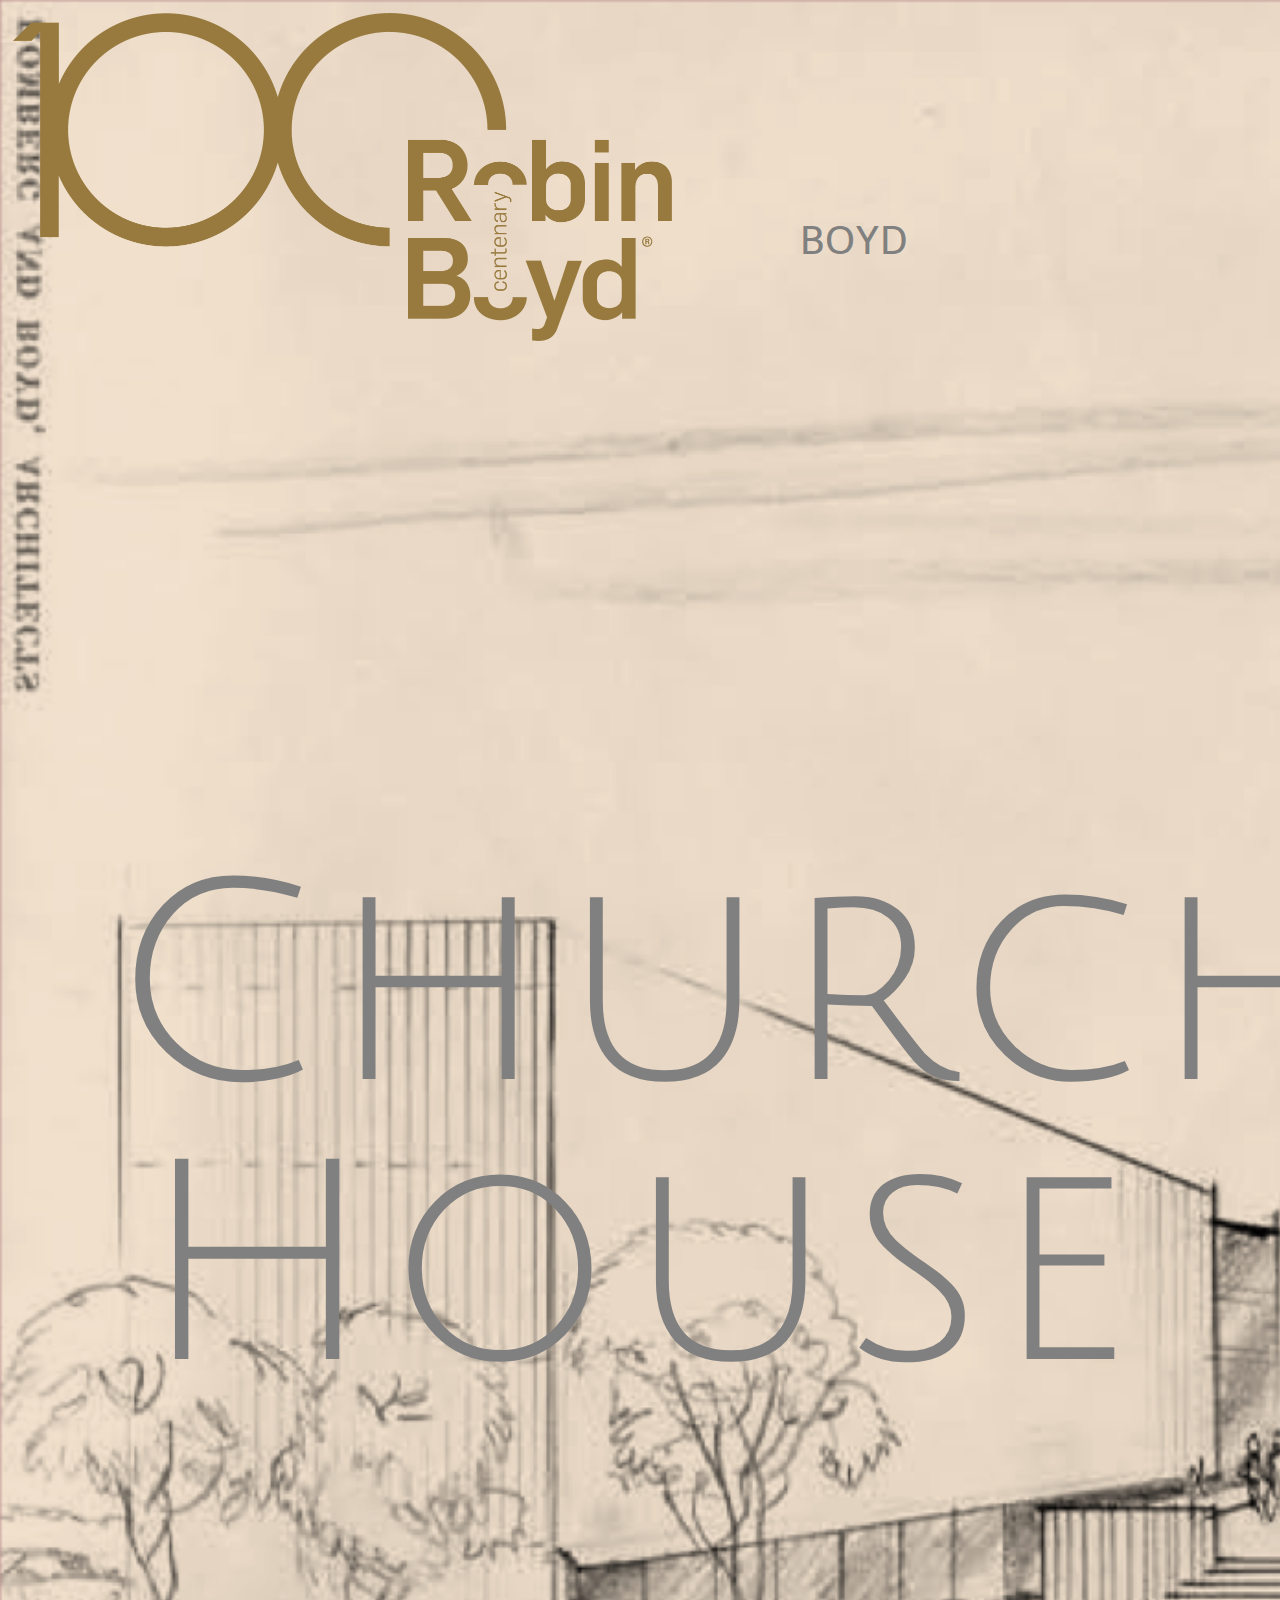
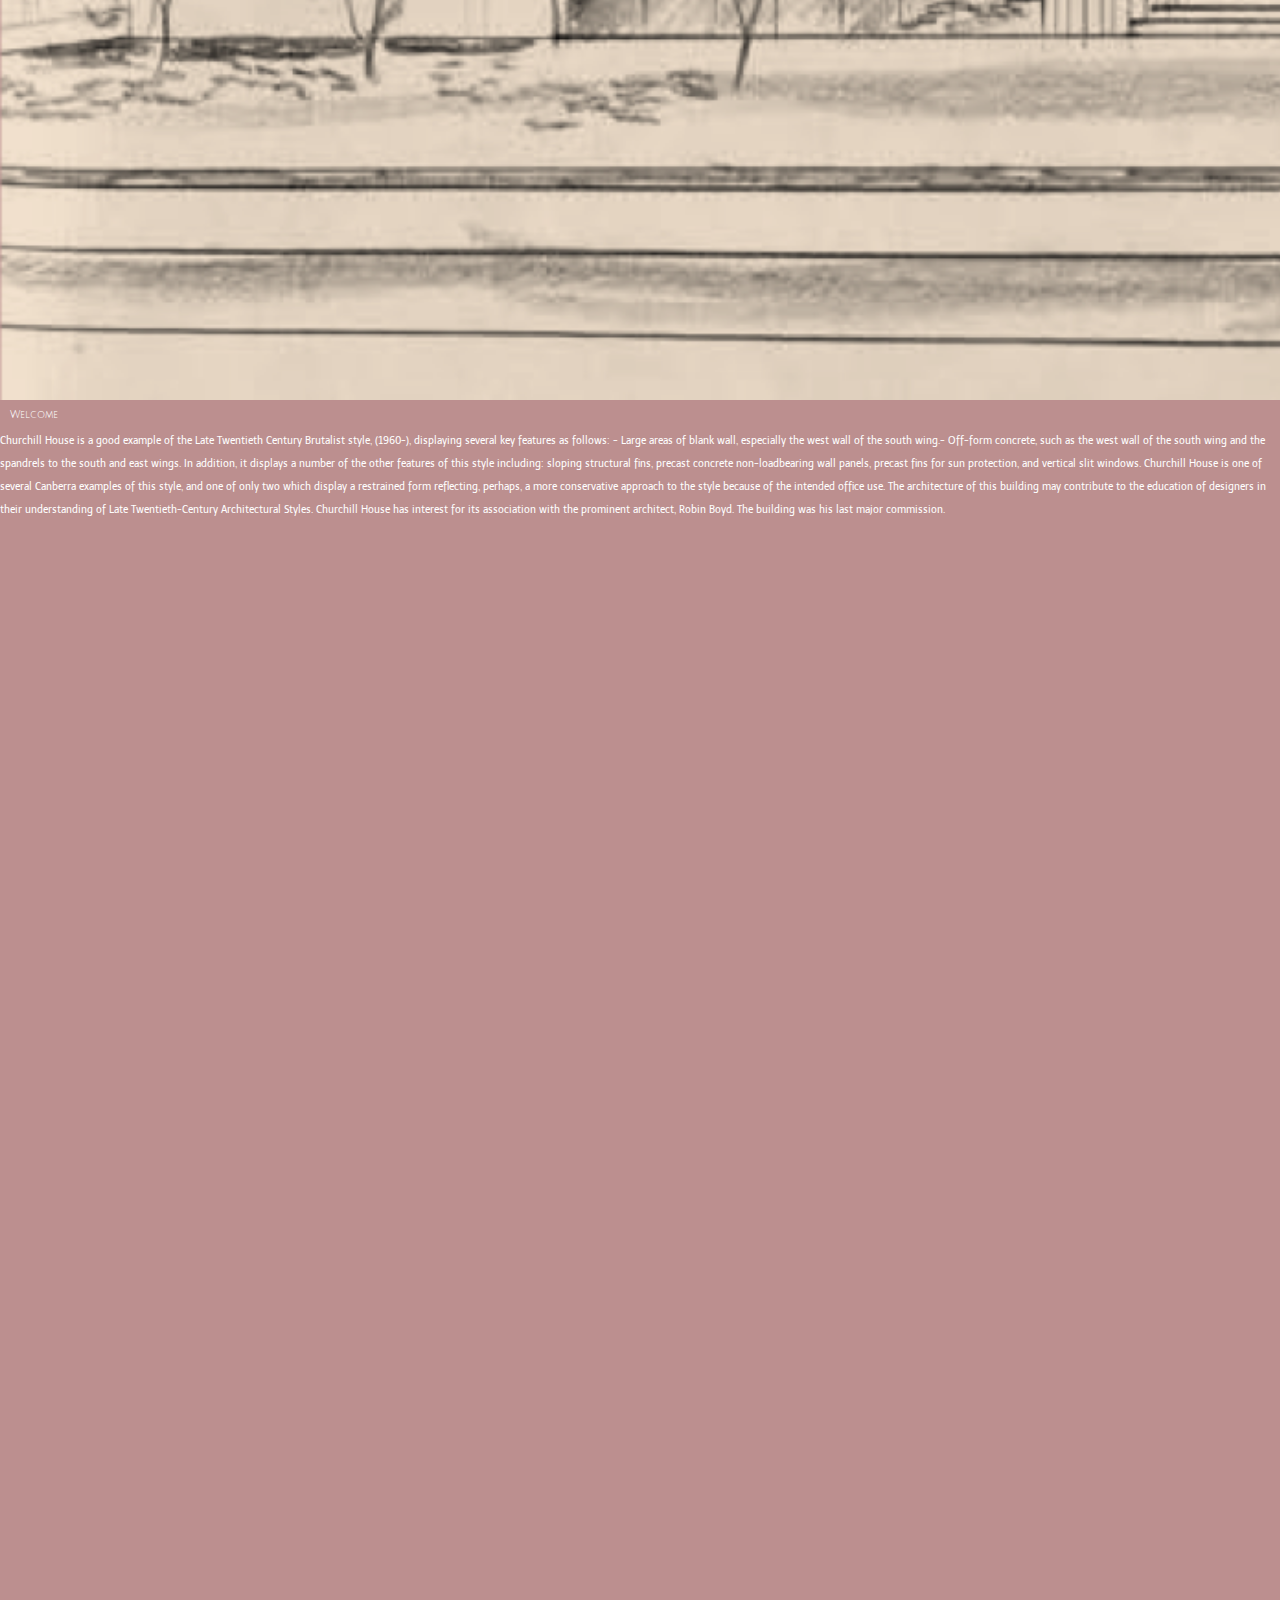
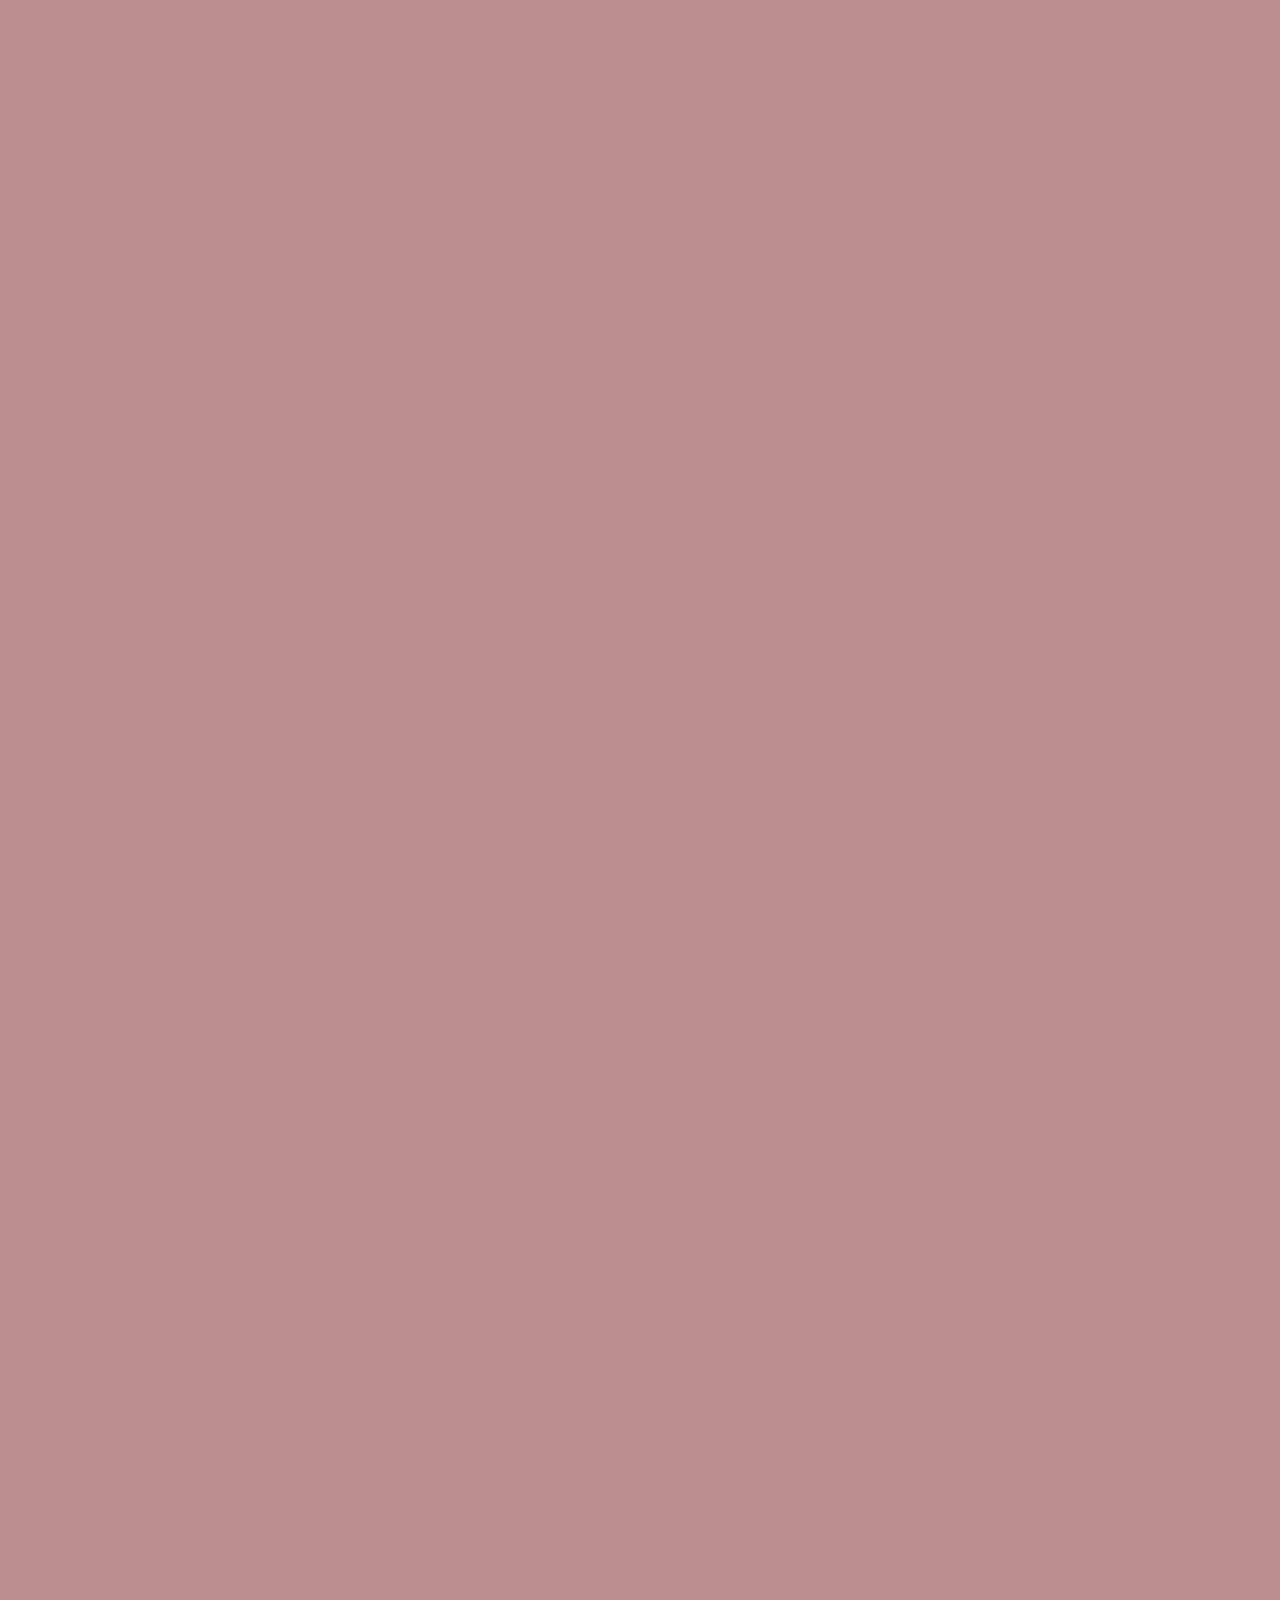
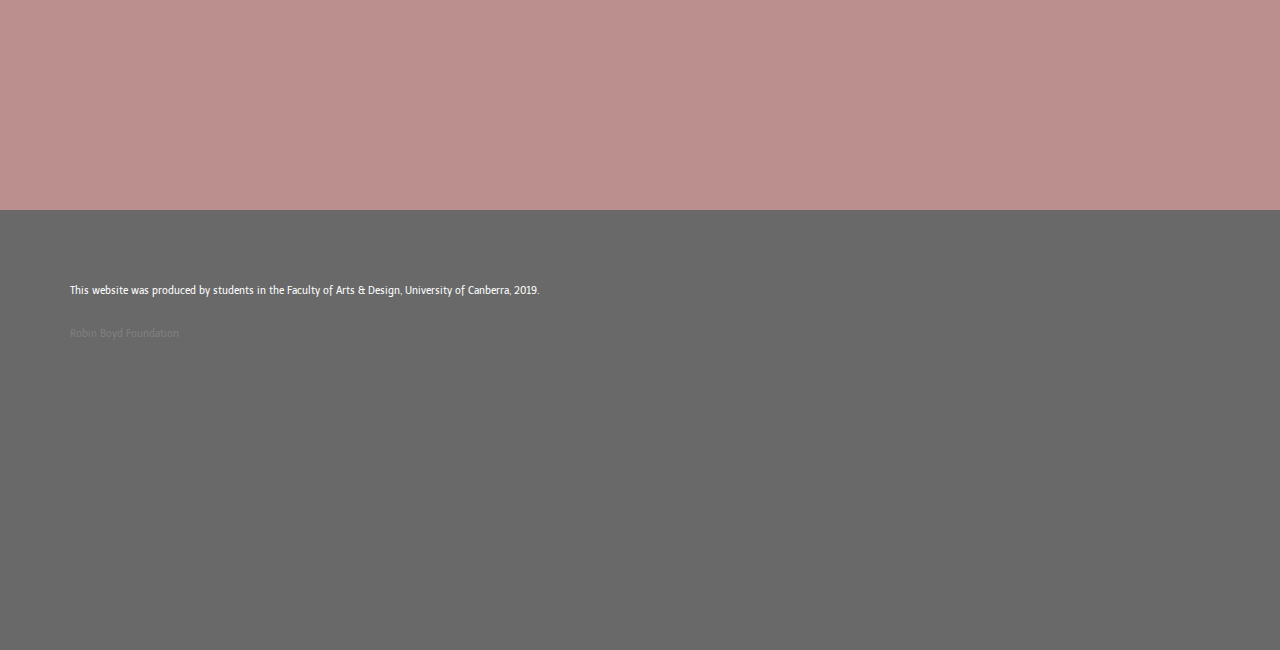
==== index.html @ 6bc68f16 "update" ====
<!DOCTYPE html>
<html lang="en">

<head>
    <title>Churchill House Website</title>
    <meta charset="utf-8">
    <link href="assets/css/reset.css" rel="stylesheet">
    <link href="assets/css/styles.css" rel="stylesheet">
</head>

<body>

    <header>

        <h1><a href="index.html"><img src="assets/images/boyd-logo.png" width=665px height=334px alt="Robin Boyd 100 Centenary Logo"></a></h1>

        <nav>
            <ul>
                <li><a href="about.html">About</a></li>
                <li><a href="history.html">History</a></li>
                <li><a href="robin-boyd.html">Robin Boyd</a></li>
            </ul>

            <h2><a href="about.html">Churchill House</a></h2>

        </nav>

    </header>

    <div class="hero">
        <div class="wrapper">


            <div class="main">
                <main>

                    <a href="assets/images/churchill-house-4-edited.png" width=1366px height=760px src="Churchill House Sketch"></a>

                    <h3>Welcome</h3>

                    <p>Churchill House is a good example of the Late Twentieth Century Brutalist style, (1960-), displaying several key features as follows: - Large areas of blank wall, especially the west wall of the south wing.- Off-form concrete, such as the west wall of the south wing and the spandrels to the south and east wings. In addition, it displays a number of the other features of this style including: sloping structural fins, precast concrete non-loadbearing wall panels, precast fins for sun protection, and vertical slit windows. Churchill House is one of several Canberra examples of this style, and one of only two which display a restrained form reflecting, perhaps, a more conservative approach to the style because of the intended office use. The architecture of this building may contribute to the education of designers in their understanding of Late Twentieth-Century Architectural Styles. Churchill House has interest for its association with the prominent architect, Robin Boyd. The building was his last major commission.
                    </p>

                    <nav>
                        <ul>
                            <li><a href="history.html"><img src="assets/images/History%20Event.jpg" alt="Churchill House Event"> </a></li>

                            <li><a href="robin-boyd.html"><img src="assets/images/robin%20smoking.jpg" alt="Robin Boyd Portrait"></a></li>


                        </ul>


                    </nav>




                    <p>

                    </p>

                </main>
            </div>
            <footer>
                <!--                                <div class="wrapper">-->

                <p>This website was produced by students in the Faculty of Arts &amp; Design, University of Canberra, 2019.</p>

                <p><a href="https://robinboyd.org.au">Robin Boyd Foundation</a></p>
                <!--        </div>-->
            </footer>
        </div>
    </div>
</body>

</html>
---- assets/css/styles.css ----
@import url('https://fonts.googleapis.com/css?family=Julius+Sans+One|Telex&display=swap');

body {
    background-color: rosybrown;
    color: #ffffff;
    /*make sure you set family and size on body*/
    font-family: 'Telex', sans-serif;
    font-size: 10px;
}

.wrapper {
    /*    width: 3000px;*/

}


/* Typography*/

h1,
h2,
h3,
h4,
h5,
h6 {
    font-family: 'Julius Sans One', sans-serif;
    margin: 10px;
}

h1 {
    position: fixed;
    margin-top: none;
}

h2 {
    text-align: center;
    /*    position: fixed;*/
    font-size: 280px;
    letter-spacing: 10px;
    /*    background-image: url(../images/churchill-house-4-edited.png);*/
    background-size: cover;
    padding-top: 580px;
    padding-bottom: 800px;
    padding-left: 100px;
    padding-right: 100px;


}


}

h3 {
    font-size: 25px;
    font-weight: bold;
    border-bottom: 1px solid white;
    padding-bottom: 10px;
    padding top: 10px;
    letter-spacing: 1px;
    color: #000000;

}


p {
    font-size: 10px;
    line-height: 23px;
    margin-bottom: 20px
}

/* anchor styles */
/* these are for links you havent created yet */
a {
    color: grey;
    text-decoration: none;


}

a:hover {

    color: white;

}

a:visited {

    /* this is to hover and make words grey */
}

a:active {
    color:
}

main containers .wrapper {
    width: 3000px;
    Top: 1000px;
}


header {

    background-image: url(../images/churchill-house-4-edited.png);
    background-size: cover;
    height: 2000px;

}

nav {}

nav ul {
    list-style: none;
    padding-top: 100px;
    margin-left: 800px;
}

nav ul li {
    display: inline;
    margin-left: 600px;


}

nav ul li a {
    color: grey;
    text-decoration: none;
    padding: 10px 15px;
    text-transform: uppercase;
    letter-spacing: 1px;
    text-align: center;
    font-size: 40px;




}

nav ul li a:hover {
    text-decoration: none;
    color: white;
}

.hero {
    min-height: 3000px;
    background-size: cover;

}

main {
    min-height: 3000px;

}

footer {

    background-color: dimgrey;
    padding: 70px;
    background-size: cover;
    min-height: 300px;
    height: 200px;
    width: 3220px;


}

/*.lefting {*/
/*    width: 65%;*/
/*    float: right;*/
/*
    border: 1px solid grey;
    padding 30px;
    background-color: white;
    margin: 0px 0;
}
*/
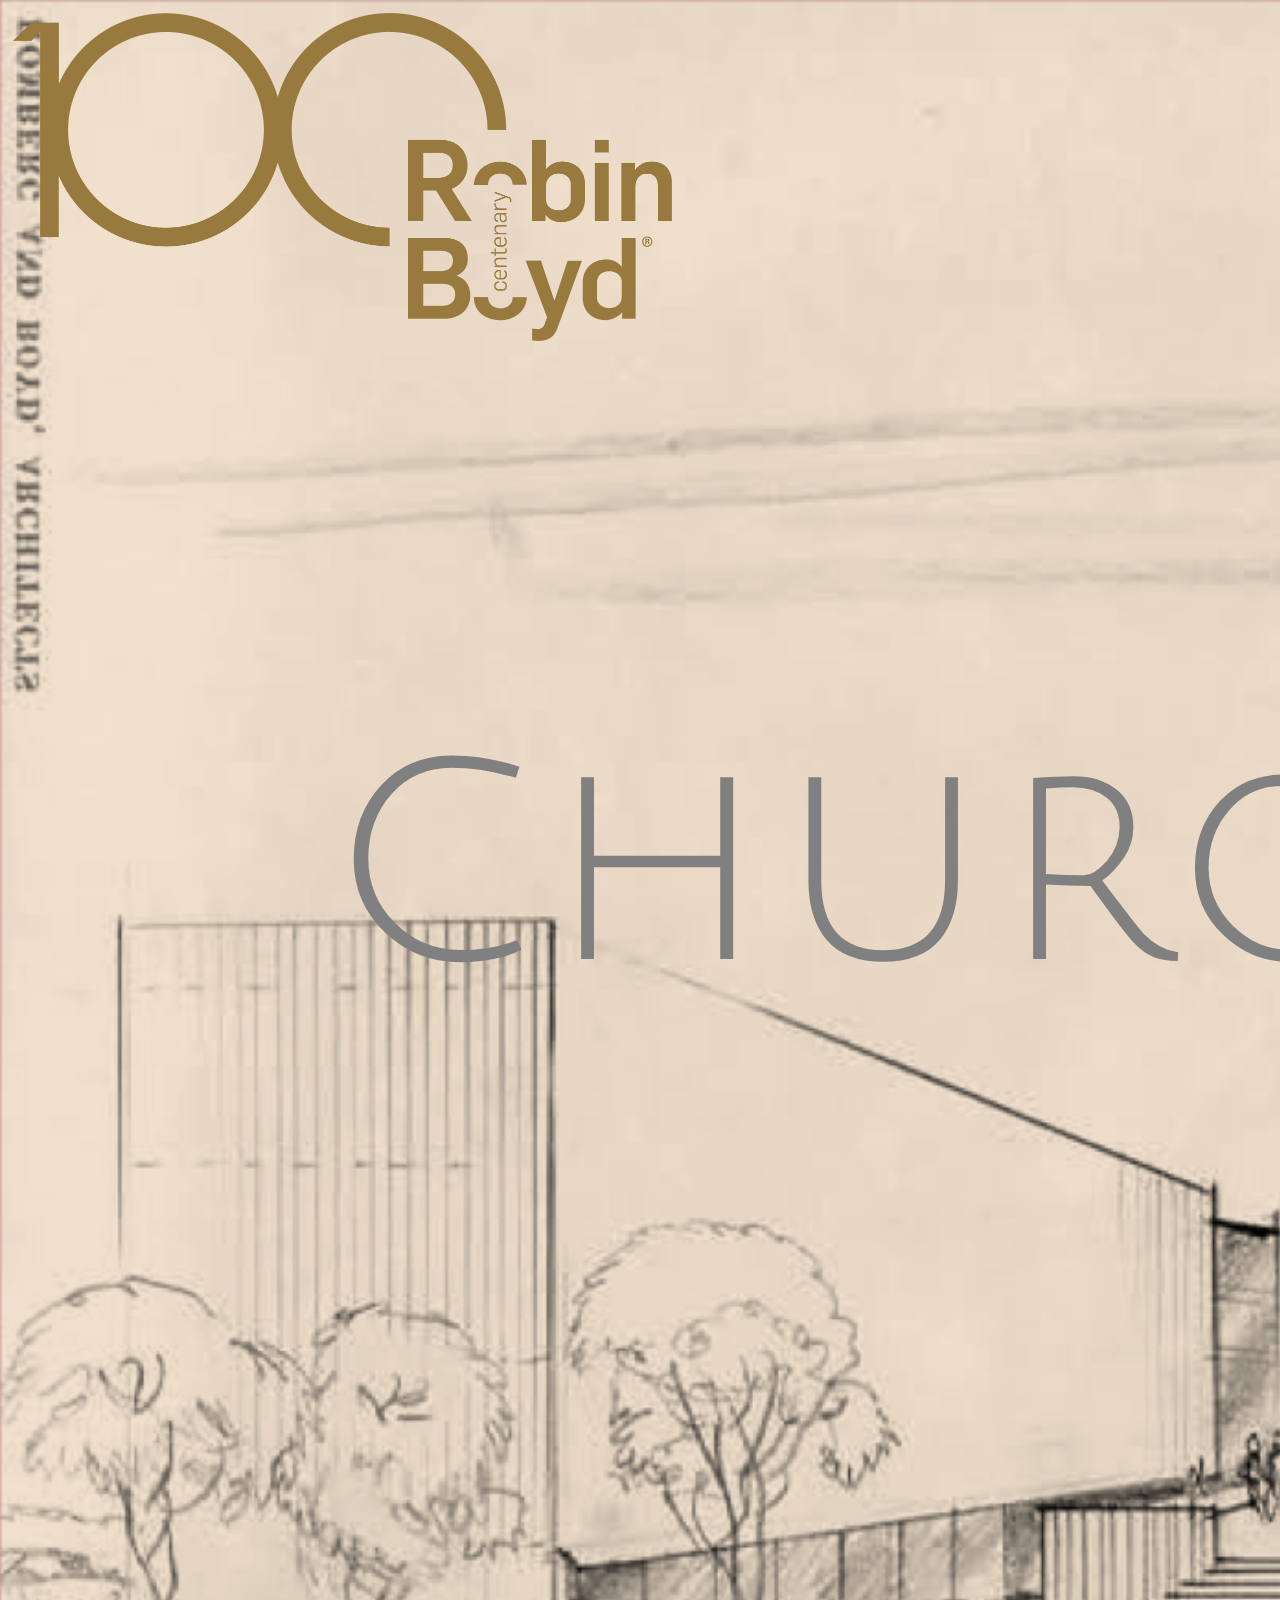
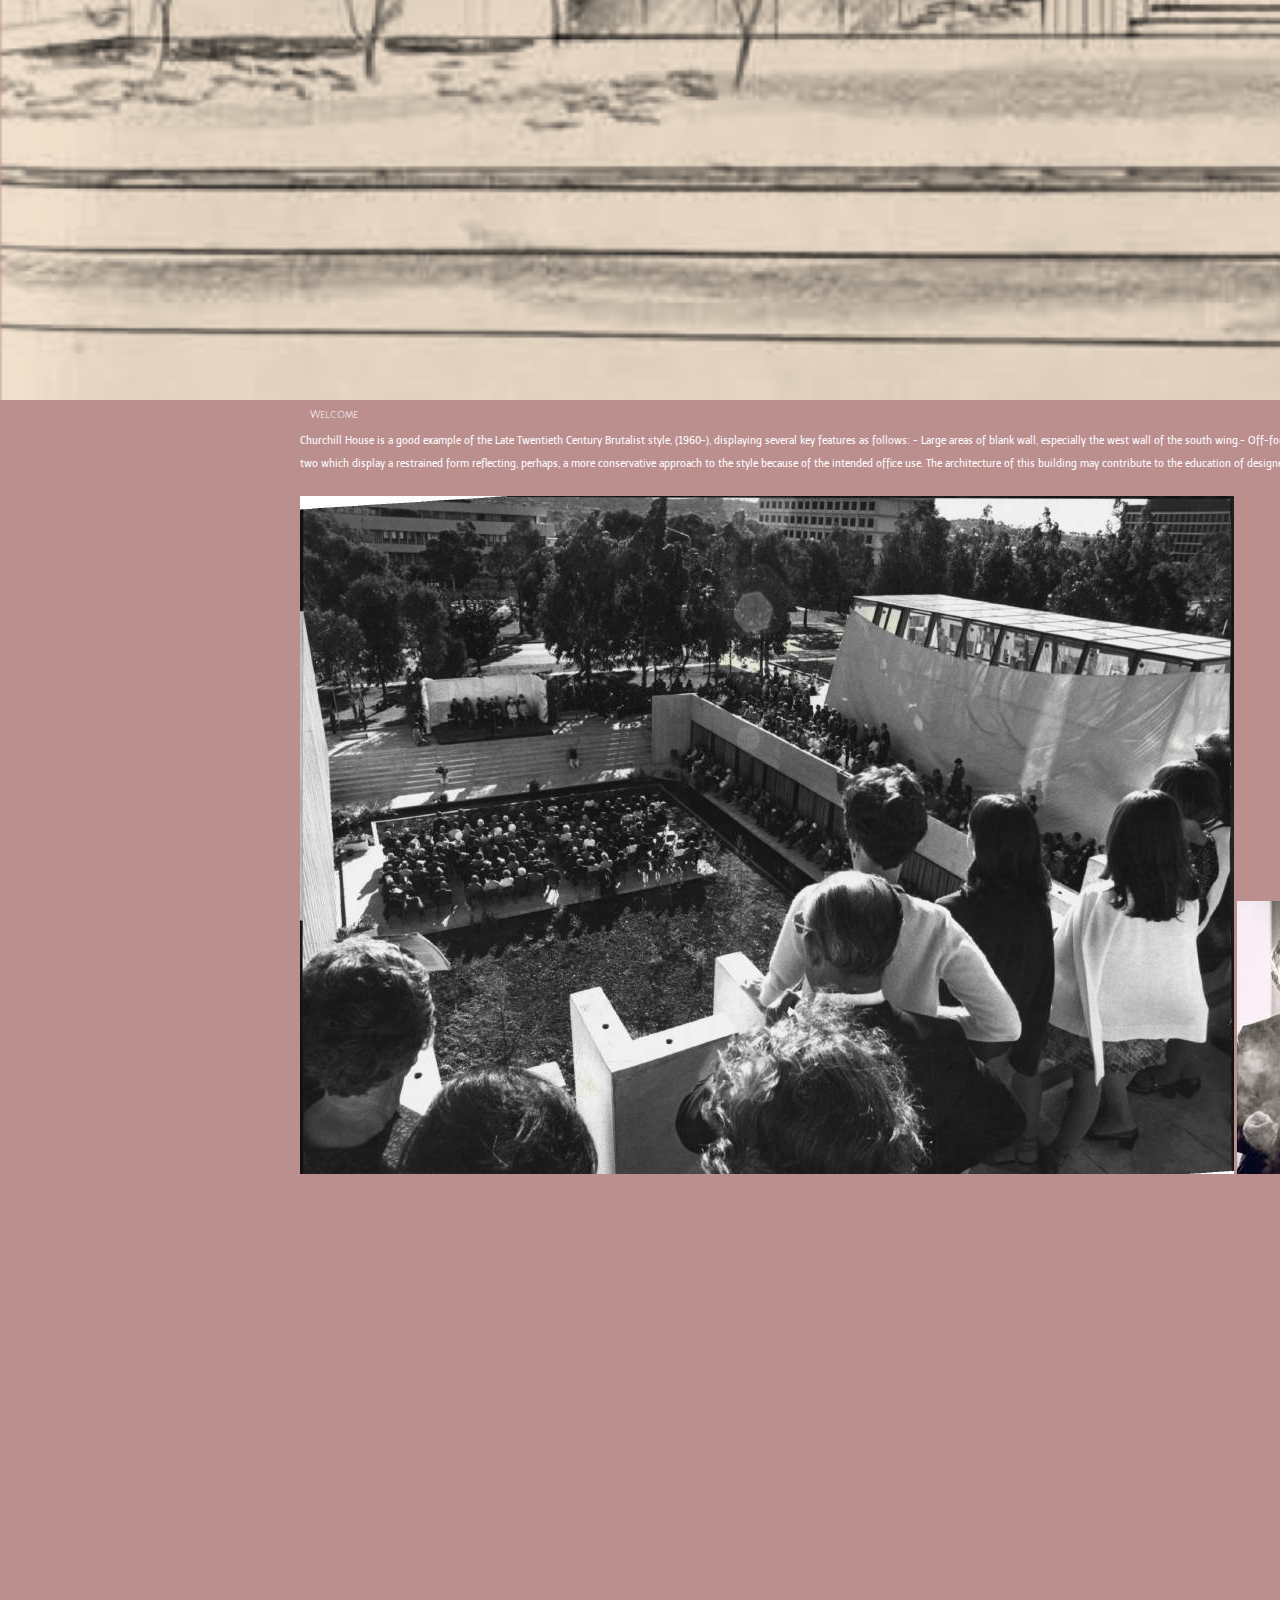
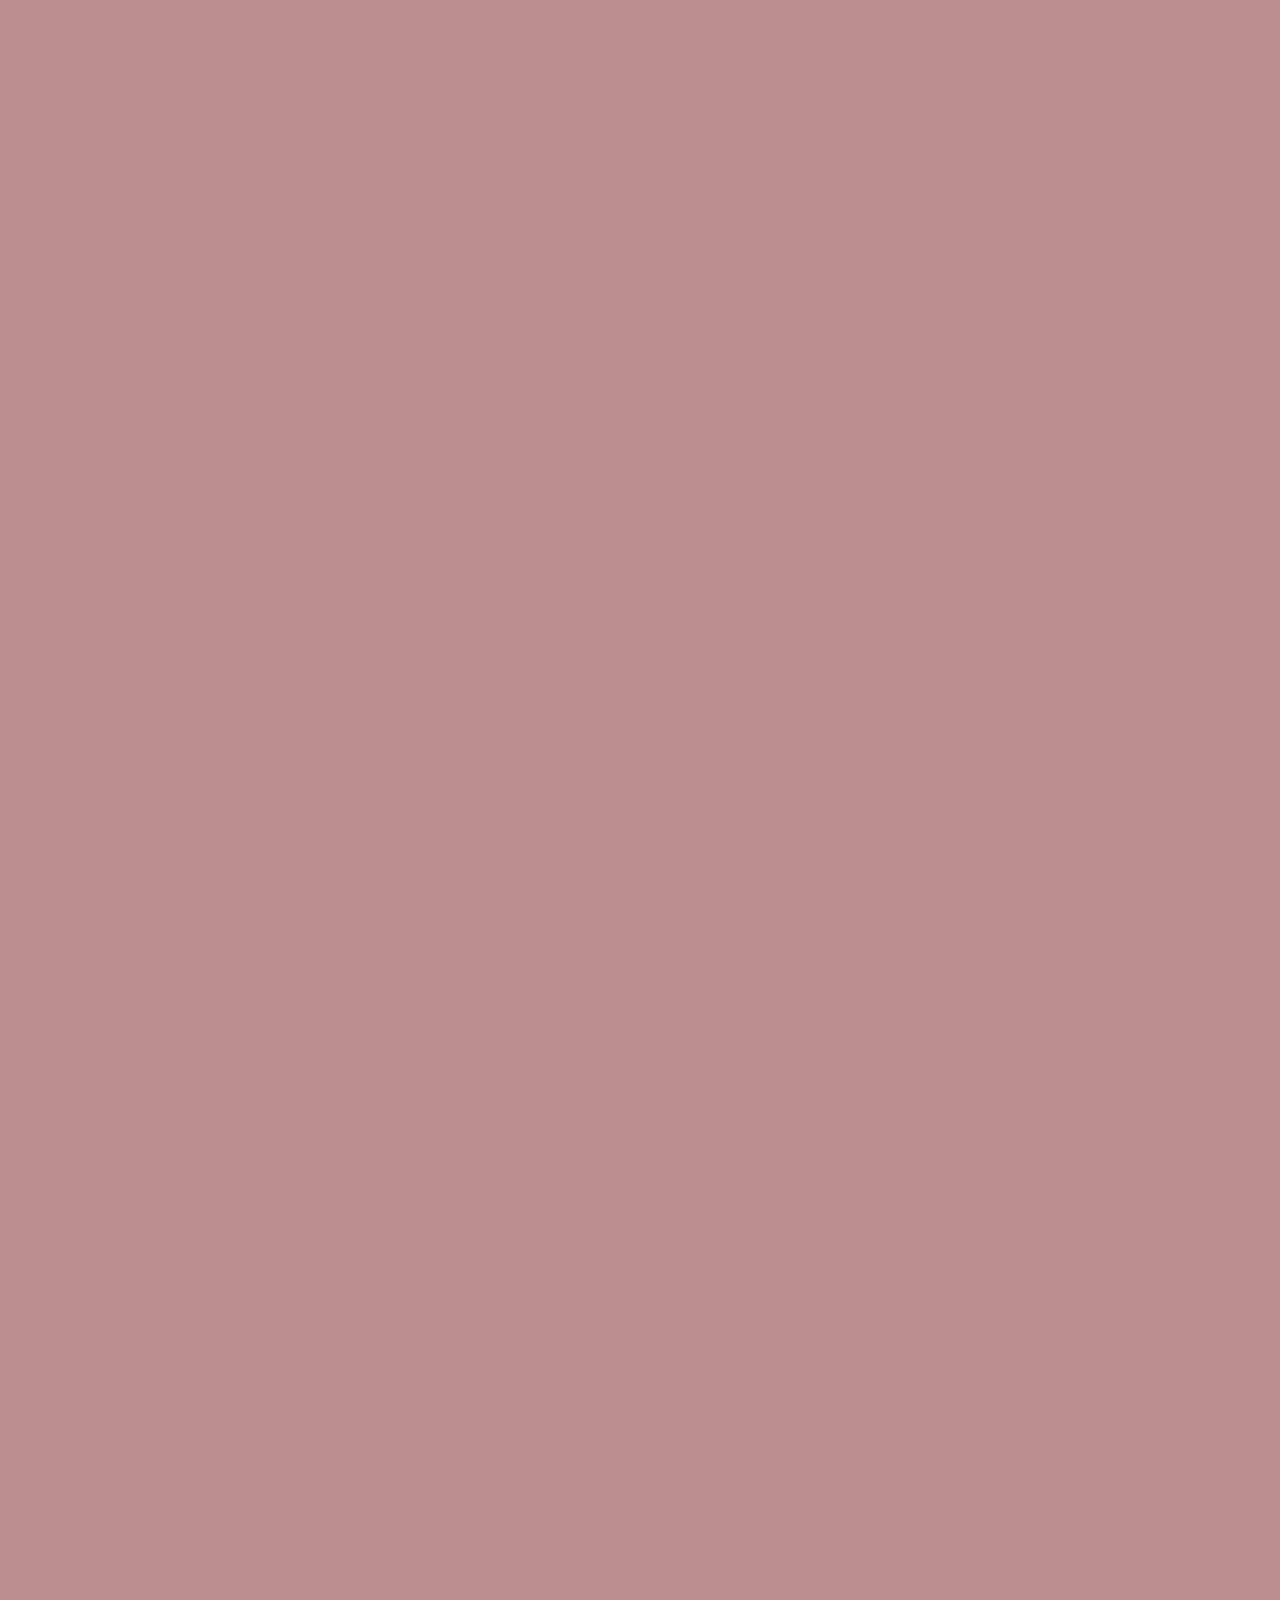
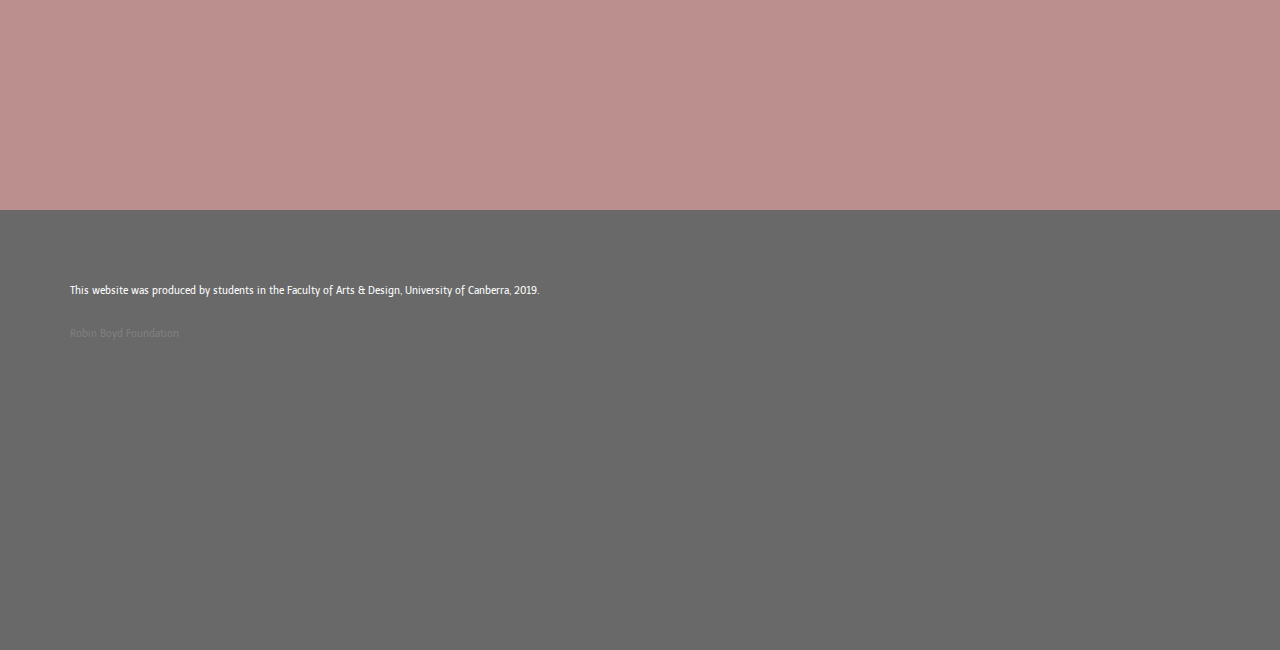
==== commit 9cb04b7e: "update" ====
--- a/index.html
+++ b/index.html
@@ -28,49 +28,44 @@
     </header>
 
     <div class="hero">
-        <div class="wrapper">
+        <!--        <div class="wrapper">-->
 
 
-            <div class="main">
-                <main>
+        <div class="main">
+            <main>
 
-                    <a href="assets/images/churchill-house-4-edited.png" width=1366px height=760px src="Churchill House Sketch"></a>
+                <a href="assets/images/churchill-house-4-edited.png" width=1366px height=760px src="Churchill House Sketch"></a>
 
-                    <h3>Welcome</h3>
+                <h3>Welcome</h3>
 
-                    <p>Churchill House is a good example of the Late Twentieth Century Brutalist style, (1960-), displaying several key features as follows: - Large areas of blank wall, especially the west wall of the south wing.- Off-form concrete, such as the west wall of the south wing and the spandrels to the south and east wings. In addition, it displays a number of the other features of this style including: sloping structural fins, precast concrete non-loadbearing wall panels, precast fins for sun protection, and vertical slit windows. Churchill House is one of several Canberra examples of this style, and one of only two which display a restrained form reflecting, perhaps, a more conservative approach to the style because of the intended office use. The architecture of this building may contribute to the education of designers in their understanding of Late Twentieth-Century Architectural Styles. Churchill House has interest for its association with the prominent architect, Robin Boyd. The building was his last major commission.
-                    </p>
+                <p>Churchill House is a good example of the Late Twentieth Century Brutalist style, (1960-), displaying several key features as follows: - Large areas of blank wall, especially the west wall of the south wing.- Off-form concrete, such as the west wall of the south wing and the spandrels to the south and east wings. In addition, it displays a number of the other features of this style including: sloping structural fins, precast concrete non-loadbearing wall panels, precast fins for sun protection, and vertical slit windows. Churchill House is one of several Canberra examples of this style, and one of only two which display a restrained form reflecting, perhaps, a more conservative approach to the style because of the intended office use. The architecture of this building may contribute to the education of designers in their understanding of Late Twentieth-Century Architectural Styles. Churchill House has interest for its association with the prominent architect, Robin Boyd. The building was his last major commission.
+                </p>
 
-                    <nav>
-                        <ul>
-                            <li><a href="history.html"><img src="assets/images/History%20Event.jpg" alt="Churchill House Event"> </a></li>
+                <nav>
+                    <a href="history.html"><img src="assets/images/History%20Event.jpg" alt="Churchill House Event"> </a>
 
-                            <li><a href="robin-boyd.html"><img src="assets/images/robin%20smoking.jpg" alt="Robin Boyd Portrait"></a></li>
+                    <a href="robin-boyd.html"><img src="assets/images/robin%20smoking.jpg" alt="Robin Boyd Portrait"></a>
 
-
-                        </ul>
-
-
-                    </nav>
+                </nav>
 
 
 
 
-                    <p>
+                <p>
 
-                    </p>
+                </p>
 
-                </main>
-            </div>
-            <footer>
-                <!--                                <div class="wrapper">-->
+            </main>
+        </div>
+        <footer>
 
-                <p>This website was produced by students in the Faculty of Arts &amp; Design, University of Canberra, 2019.</p>
 
-                <p><a href="https://robinboyd.org.au">Robin Boyd Foundation</a></p>
-                <!--        </div>-->
-            </footer>
-        </div>
+            <p>This website was produced by students in the Faculty of Arts &amp; Design, University of Canberra, 2019.</p>
+
+            <p><a href="https://robinboyd.org.au">Robin Boyd Foundation</a></p>
+
+        </footer>
+        <!--        </div>-->
     </div>
 </body>
 
--- a/assets/css/styles.css
+++ b/assets/css/styles.css
@@ -9,7 +9,7 @@
 }
 
 .wrapper {
-    /*    width: 3000px;*/
+    width: 3000px;
 
 }
 
@@ -42,6 +42,7 @@
     padding-bottom: 800px;
     padding-left: 100px;
     padding-right: 100px;
+    width: 3200px;
 
 
 }
@@ -91,8 +92,10 @@
     color:
 }
 
+
 main containers .wrapper {
-    width: 3000px;
+    margin-left: 300px;
+    margin-right: 300px;
     Top: 1000px;
 }
 
@@ -105,12 +108,16 @@
 
 }
 
-nav {}
+nav {
+    /*    width: 3000px;*/
+
+}
 
 nav ul {
     list-style: none;
     padding-top: 100px;
     margin-left: 800px;
+    width: 2500px;
 }
 
 nav ul li {
@@ -129,15 +136,13 @@
     text-align: center;
     font-size: 40px;
 
-
-
-
 }
 
 nav ul li a:hover {
     text-decoration: none;
     color: white;
 }
+
 
 .hero {
     min-height: 3000px;
@@ -147,6 +152,9 @@
 
 main {
     min-height: 3000px;
+    width: 2800px;
+    margin-left: 300px;
+    margin-right: 300px;
 
 }
 
@@ -162,13 +170,13 @@
 
 }
 
-/*.lefting {*/
-/*    width: 65%;*/
-/*    float: right;*/
 /*
+.lefting {
+    width: 65%;
+    float: right;
     border: 1px solid grey;
     padding 30px;
     background-color: white;
     margin: 0px 0;
+*/
 }
-*/
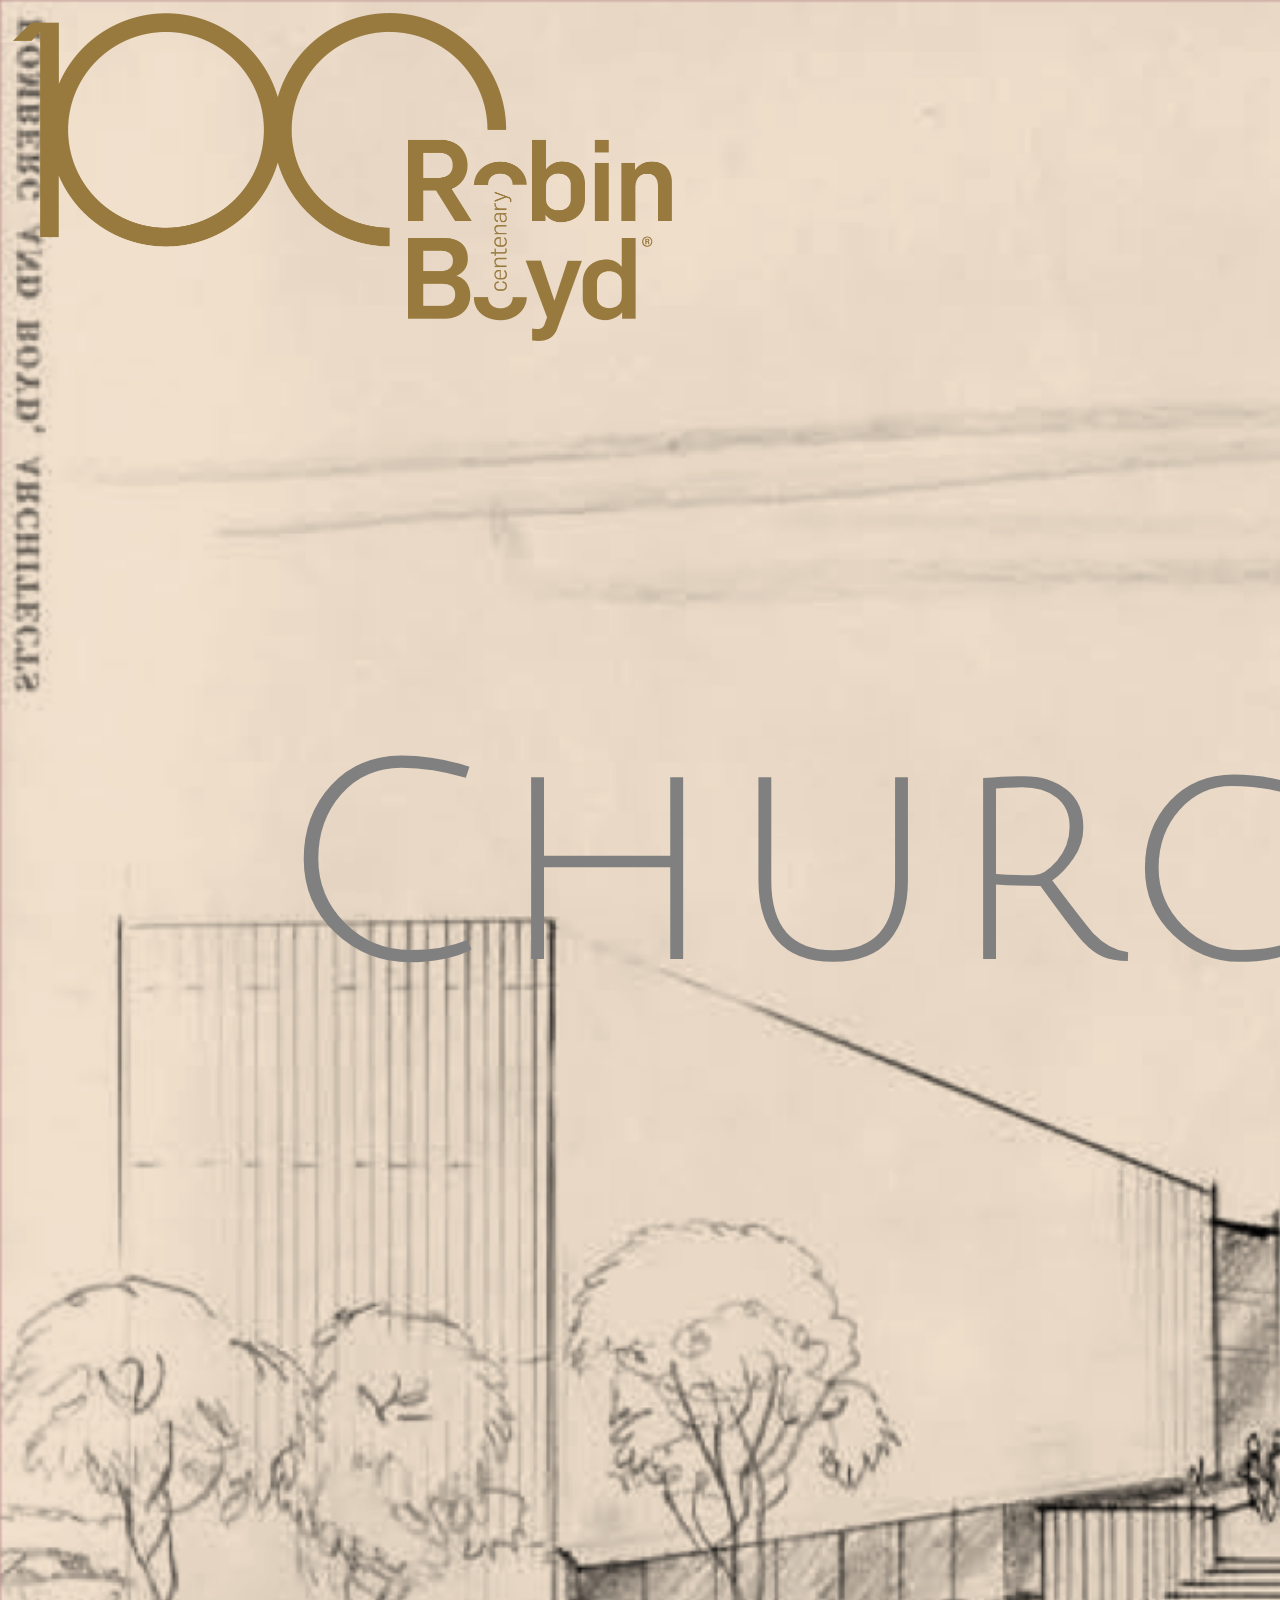
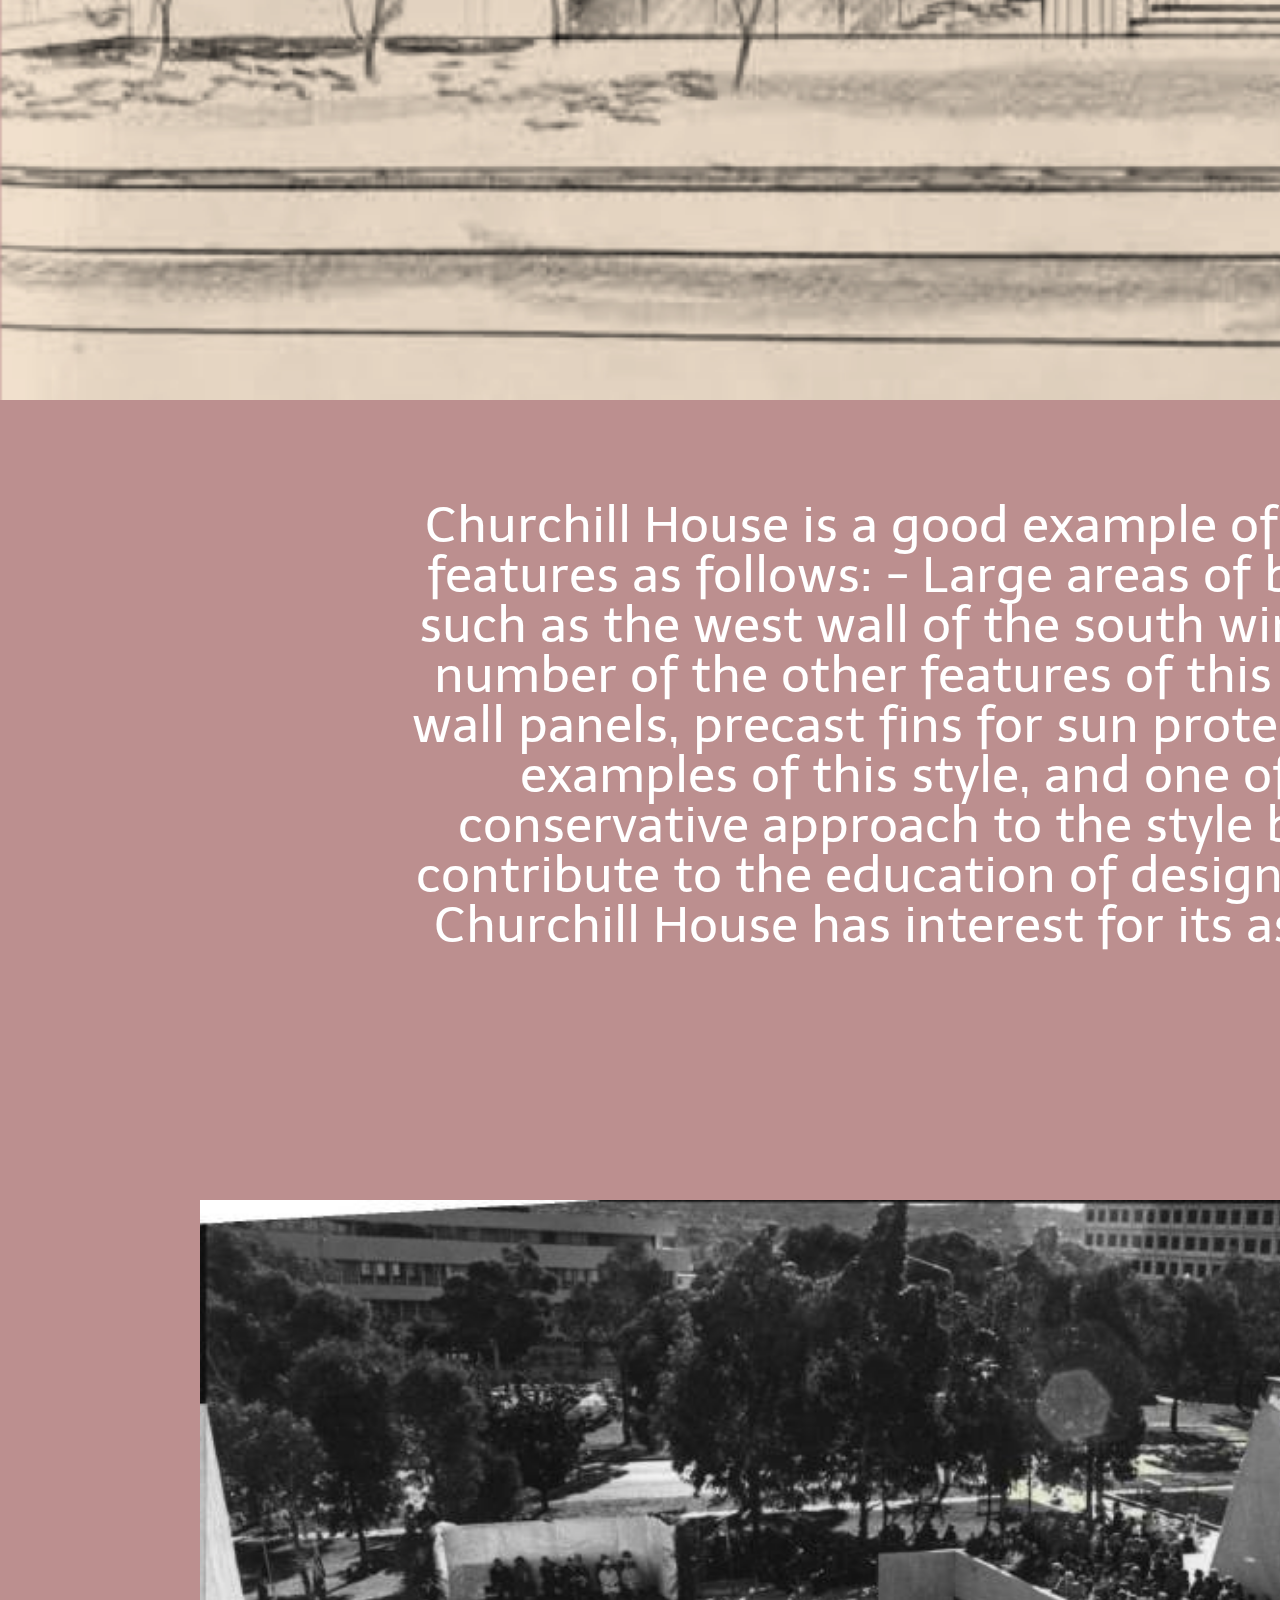
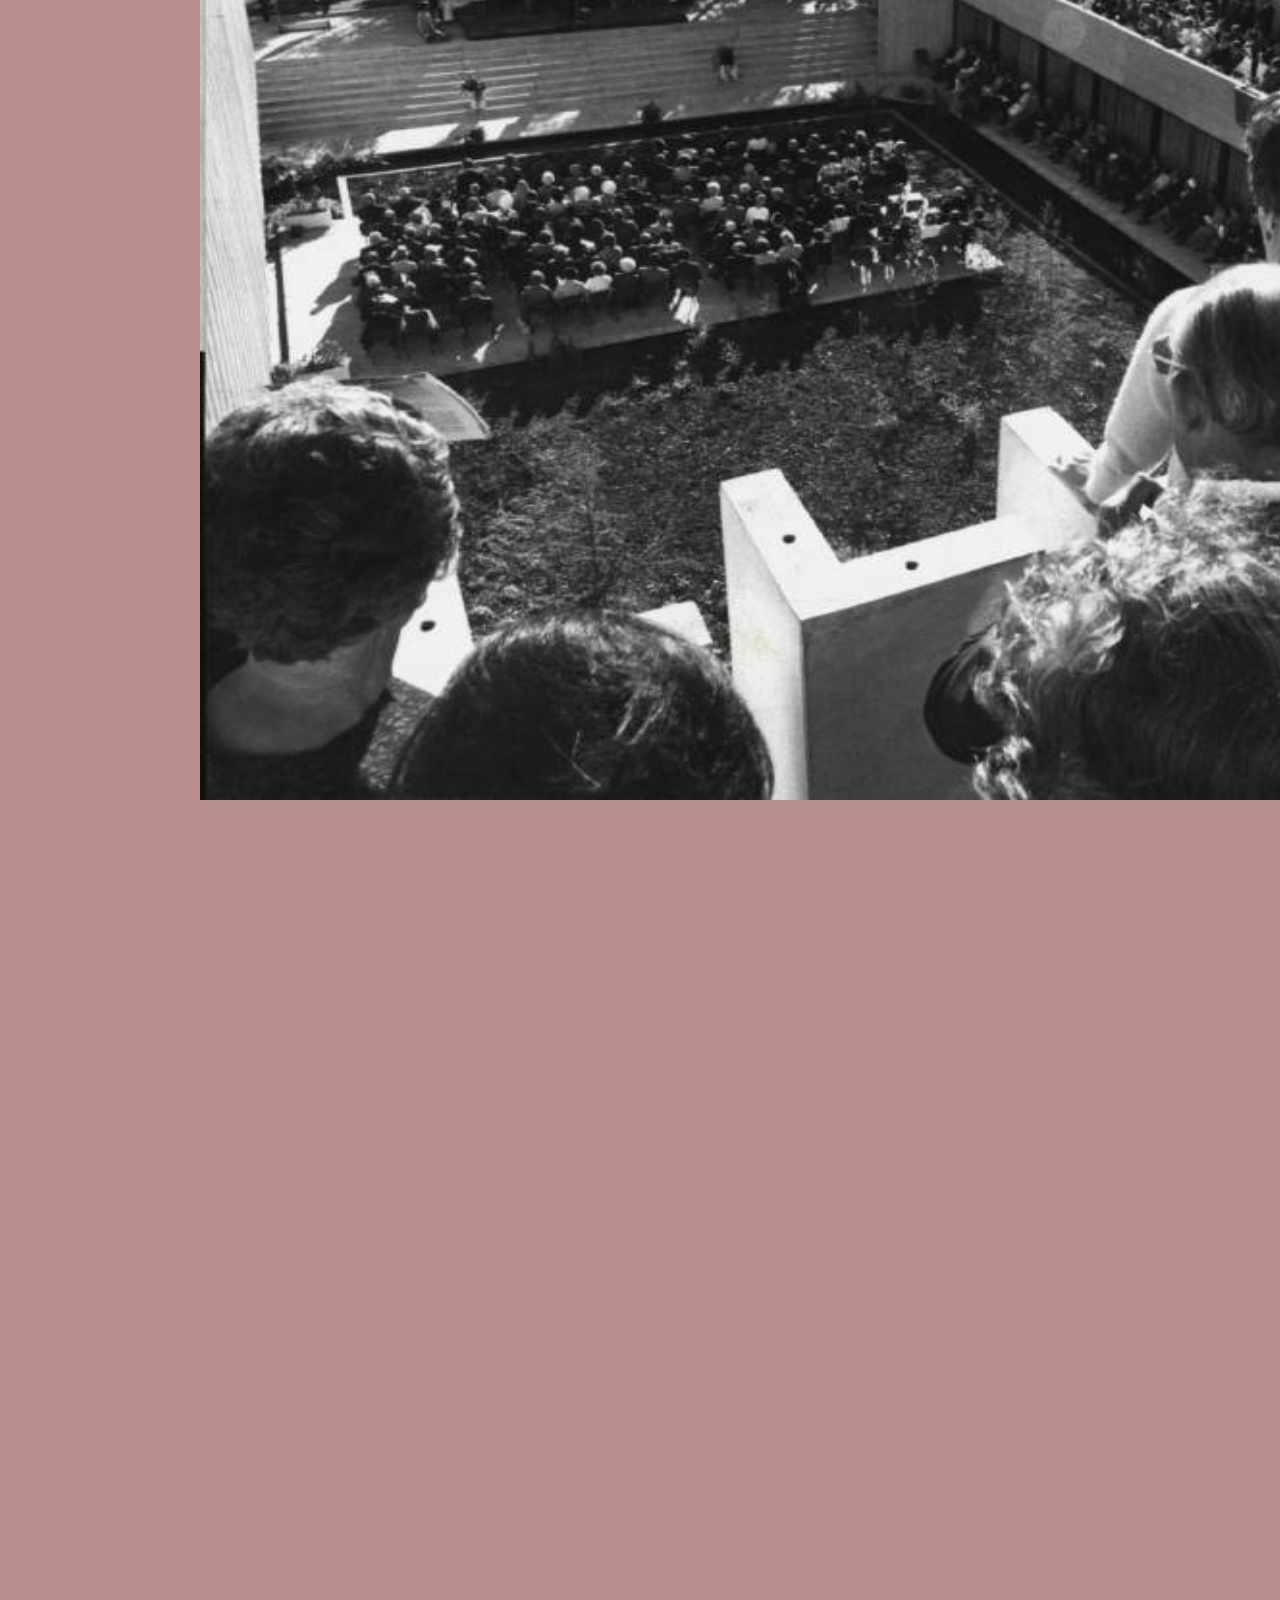
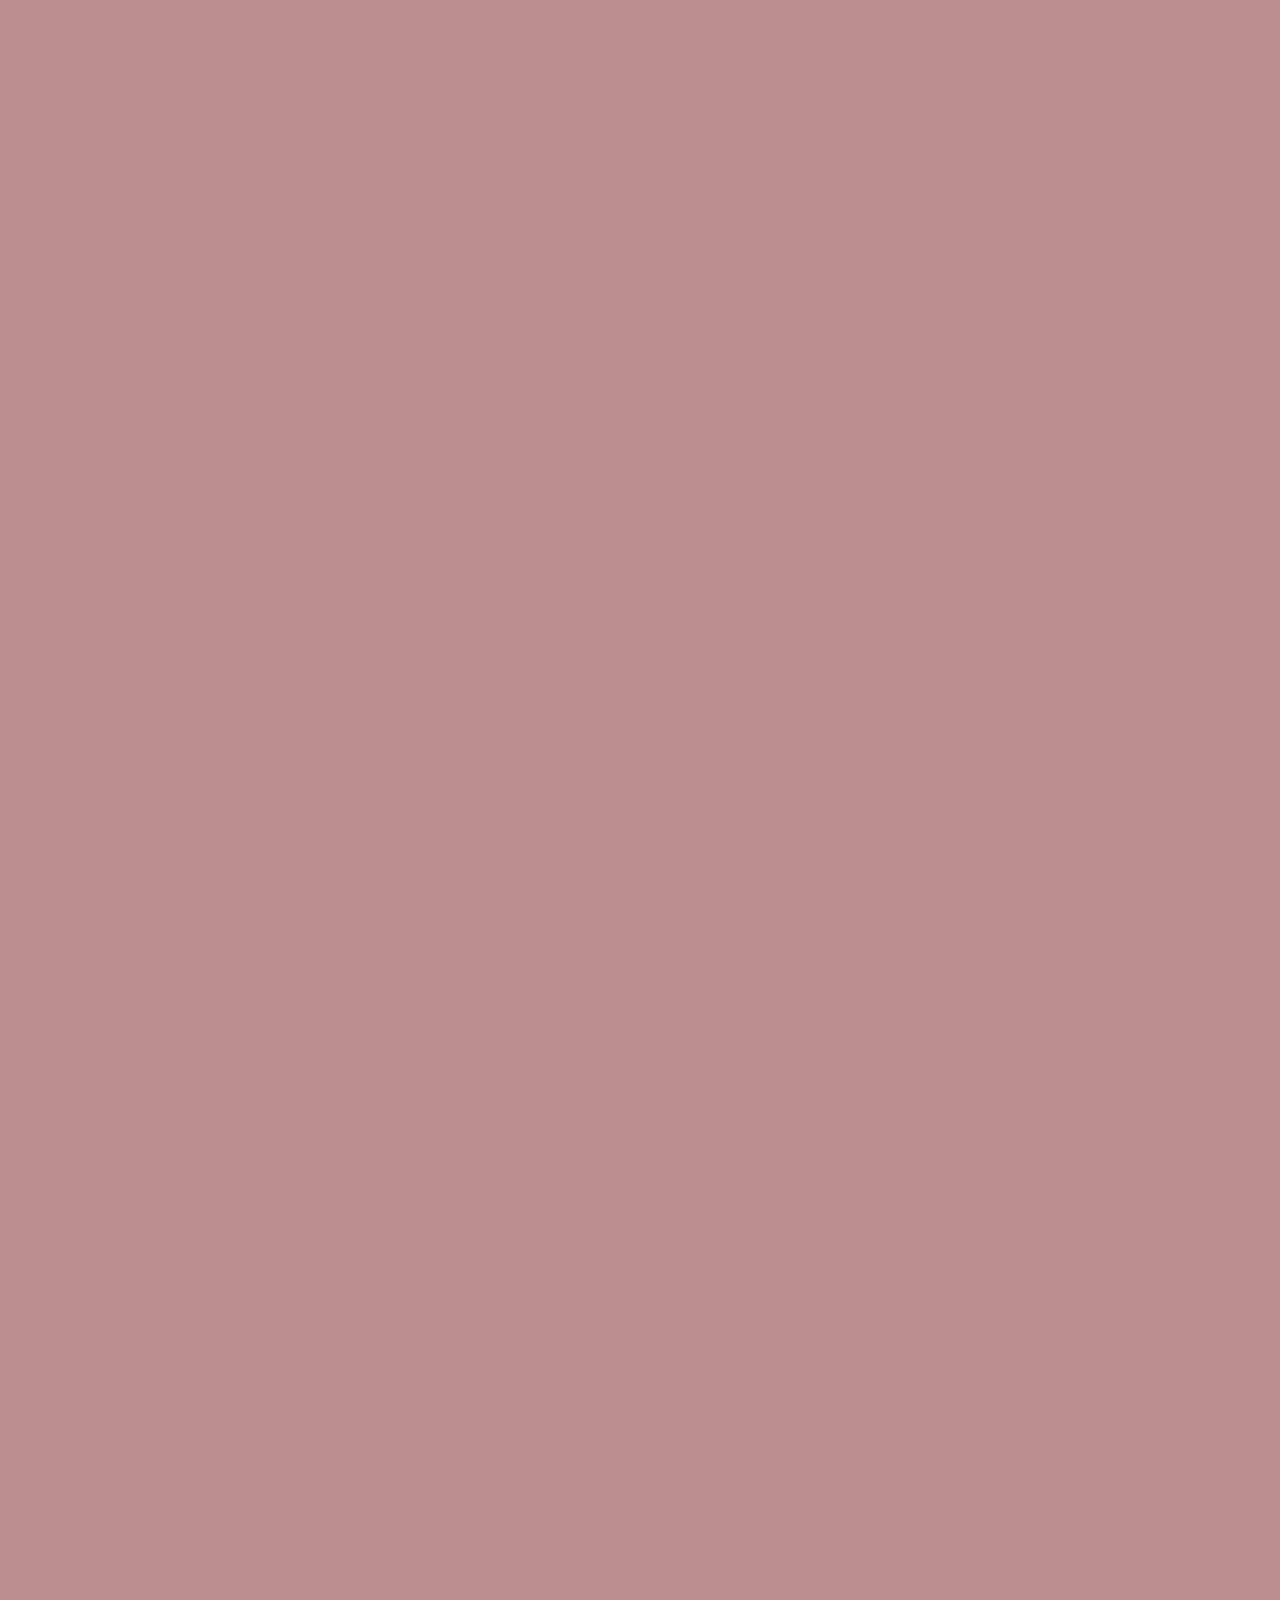
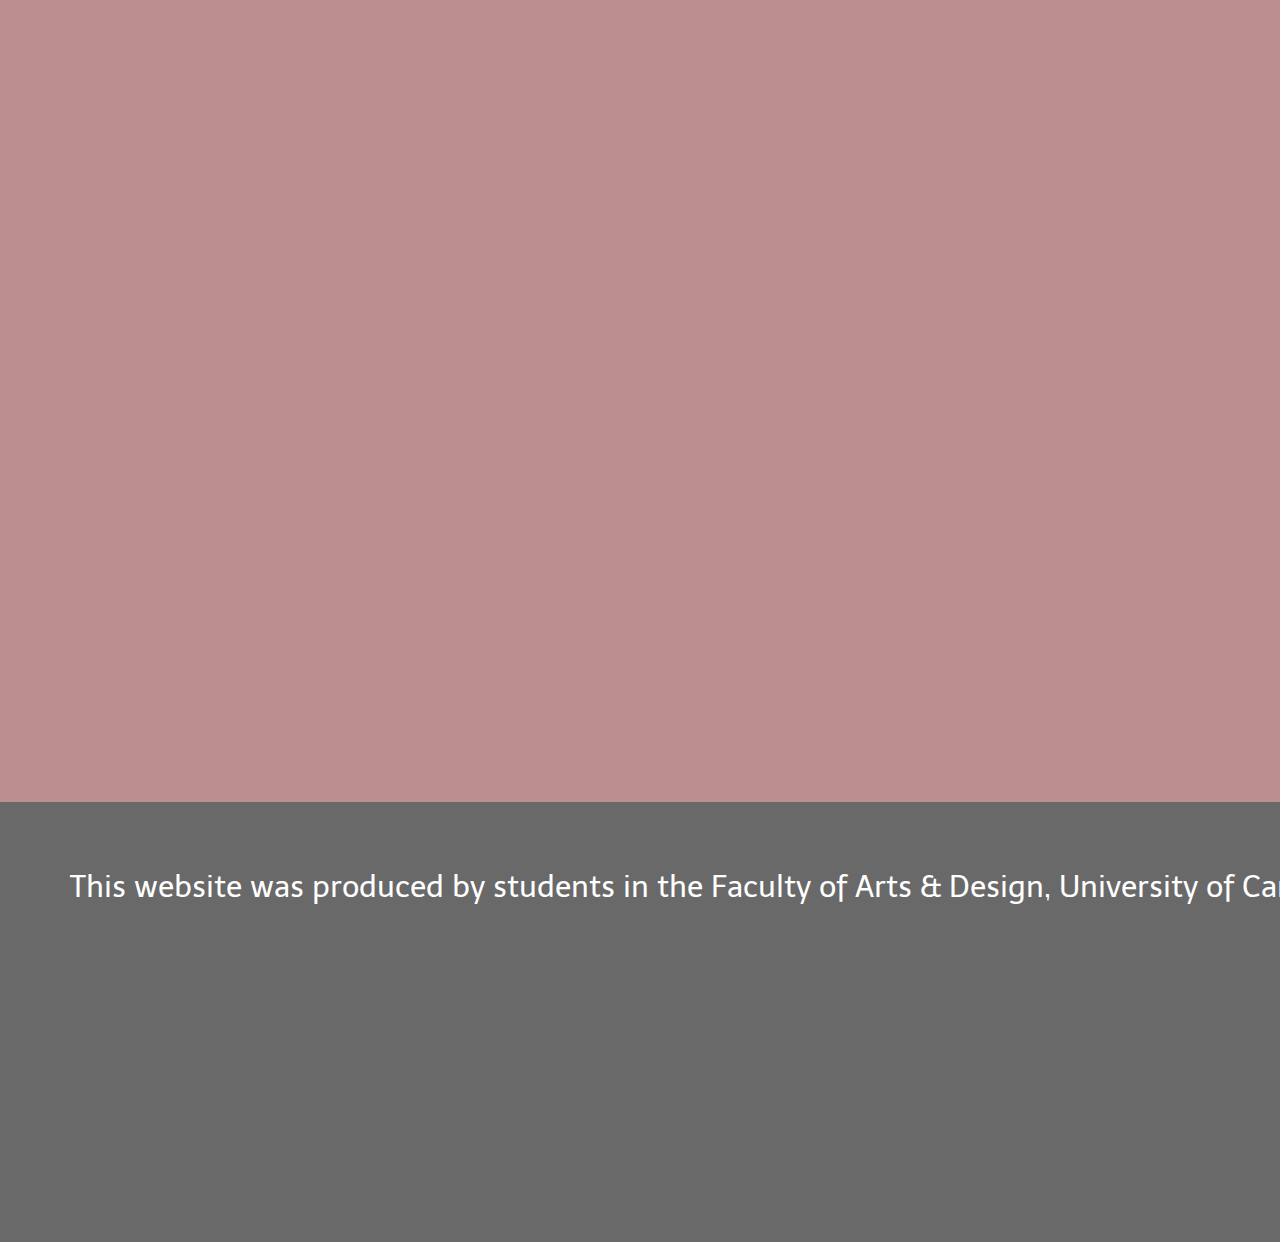
==== commit 1b88662f: "update" ====
--- a/index.html
+++ b/index.html
@@ -27,8 +27,8 @@
 
     </header>
 
-    <div class="hero">
-        <!--        <div class="wrapper">-->
+    <!--        <div class="hero">-->
+    <div class="wrapper">
 
 
         <div class="main">
@@ -36,15 +36,16 @@
 
                 <a href="assets/images/churchill-house-4-edited.png" width=1366px height=760px src="Churchill House Sketch"></a>
 
-                <h3>Welcome</h3>
 
                 <p>Churchill House is a good example of the Late Twentieth Century Brutalist style, (1960-), displaying several key features as follows: - Large areas of blank wall, especially the west wall of the south wing.- Off-form concrete, such as the west wall of the south wing and the spandrels to the south and east wings. In addition, it displays a number of the other features of this style including: sloping structural fins, precast concrete non-loadbearing wall panels, precast fins for sun protection, and vertical slit windows. Churchill House is one of several Canberra examples of this style, and one of only two which display a restrained form reflecting, perhaps, a more conservative approach to the style because of the intended office use. The architecture of this building may contribute to the education of designers in their understanding of Late Twentieth-Century Architectural Styles. Churchill House has interest for its association with the prominent architect, Robin Boyd. The building was his last major commission.
                 </p>
-
+            </main>
+            <div class="hero">
                 <nav>
-                    <a href="history.html"><img src="assets/images/History%20Event.jpg" alt="Churchill House Event"> </a>
-
-                    <a href="robin-boyd.html"><img src="assets/images/robin%20smoking.jpg" alt="Robin Boyd Portrait"></a>
+                    <a href="history.html"><img src="assets/images/History%20Event.jpg" width=1800px height=1200px alt="Churchill House Event"> </a>
+                    <div class="lefting">
+                        <a href="robin-boyd.html"><img src="assets/images/robin%20smoking.jpg" width=1000px height=1200px alt="Robin Boyd Portrait"></a>
+                    </div>
 
                 </nav>
 
@@ -55,17 +56,17 @@
 
                 </p>
 
-            </main>
-        </div>
-        <footer>
+
+            </div>
+            <footer>
 
 
-            <p>This website was produced by students in the Faculty of Arts &amp; Design, University of Canberra, 2019.</p>
+                This website was produced by students in the Faculty of Arts &amp; Design, University of Canberra, 2019.
 
-            <p><a href="https://robinboyd.org.au">Robin Boyd Foundation</a></p>
+                <a href="https://robinboyd.org.au">Robin Boyd Foundation</a>
 
-        </footer>
-        <!--        </div>-->
+            </footer>
+        </div>
     </div>
 </body>
 
--- a/assets/css/styles.css
+++ b/assets/css/styles.css
@@ -10,6 +10,7 @@
 
 .wrapper {
     width: 3000px;
+    height: 1000px;
 
 }
 
@@ -42,7 +43,7 @@
     padding-bottom: 800px;
     padding-left: 100px;
     padding-right: 100px;
-    width: 3200px;
+    width: 3100px;
 
 
 }
@@ -54,8 +55,8 @@
     font-size: 25px;
     font-weight: bold;
     border-bottom: 1px solid white;
-    padding-bottom: 10px;
-    padding top: 10px;
+    padding-bottom: 100px;
+    padding top: 100px;
     letter-spacing: 1px;
     color: #000000;
 
@@ -63,9 +64,11 @@
 
 
 p {
-    font-size: 10px;
-    line-height: 23px;
-    margin-bottom: 20px
+    font-size: 50px;
+    margin-bottom: 20px;
+    padding-top: 100px;
+    padding-bottom: 100px;
+    text-align: center;
 }
 
 /* anchor styles */
@@ -109,7 +112,7 @@
 }
 
 nav {
-    /*    width: 3000px;*/
+    width: 3000px;
 
 }
 
@@ -145,16 +148,17 @@
 
 
 .hero {
-    min-height: 3000px;
+    margin-left: 200px;
+    margin-right: 200px;
     background-size: cover;
 
 }
 
 main {
-    min-height: 3000px;
-    width: 2800px;
-    margin-left: 300px;
-    margin-right: 300px;
+    min-height: 800px;
+    width: 2600px;
+    margin-left: 400px;
+    margin-right: 400px;
 
 }
 
@@ -166,17 +170,18 @@
     min-height: 300px;
     height: 200px;
     width: 3220px;
+    font-size: 30px;
+    margin-top: 100%;
 
 
 }
 
-/*
 .lefting {
-    width: 65%;
+    width: 800px;
+    height: 1000px;
     float: right;
     border: 1px solid grey;
-    padding 30px;
-    background-color: white;
-    margin: 0px 0;
-*/
+    /*    padding 30px;*/
+    /*    background-color: none;*/
+    margin-right: 200px;
 }
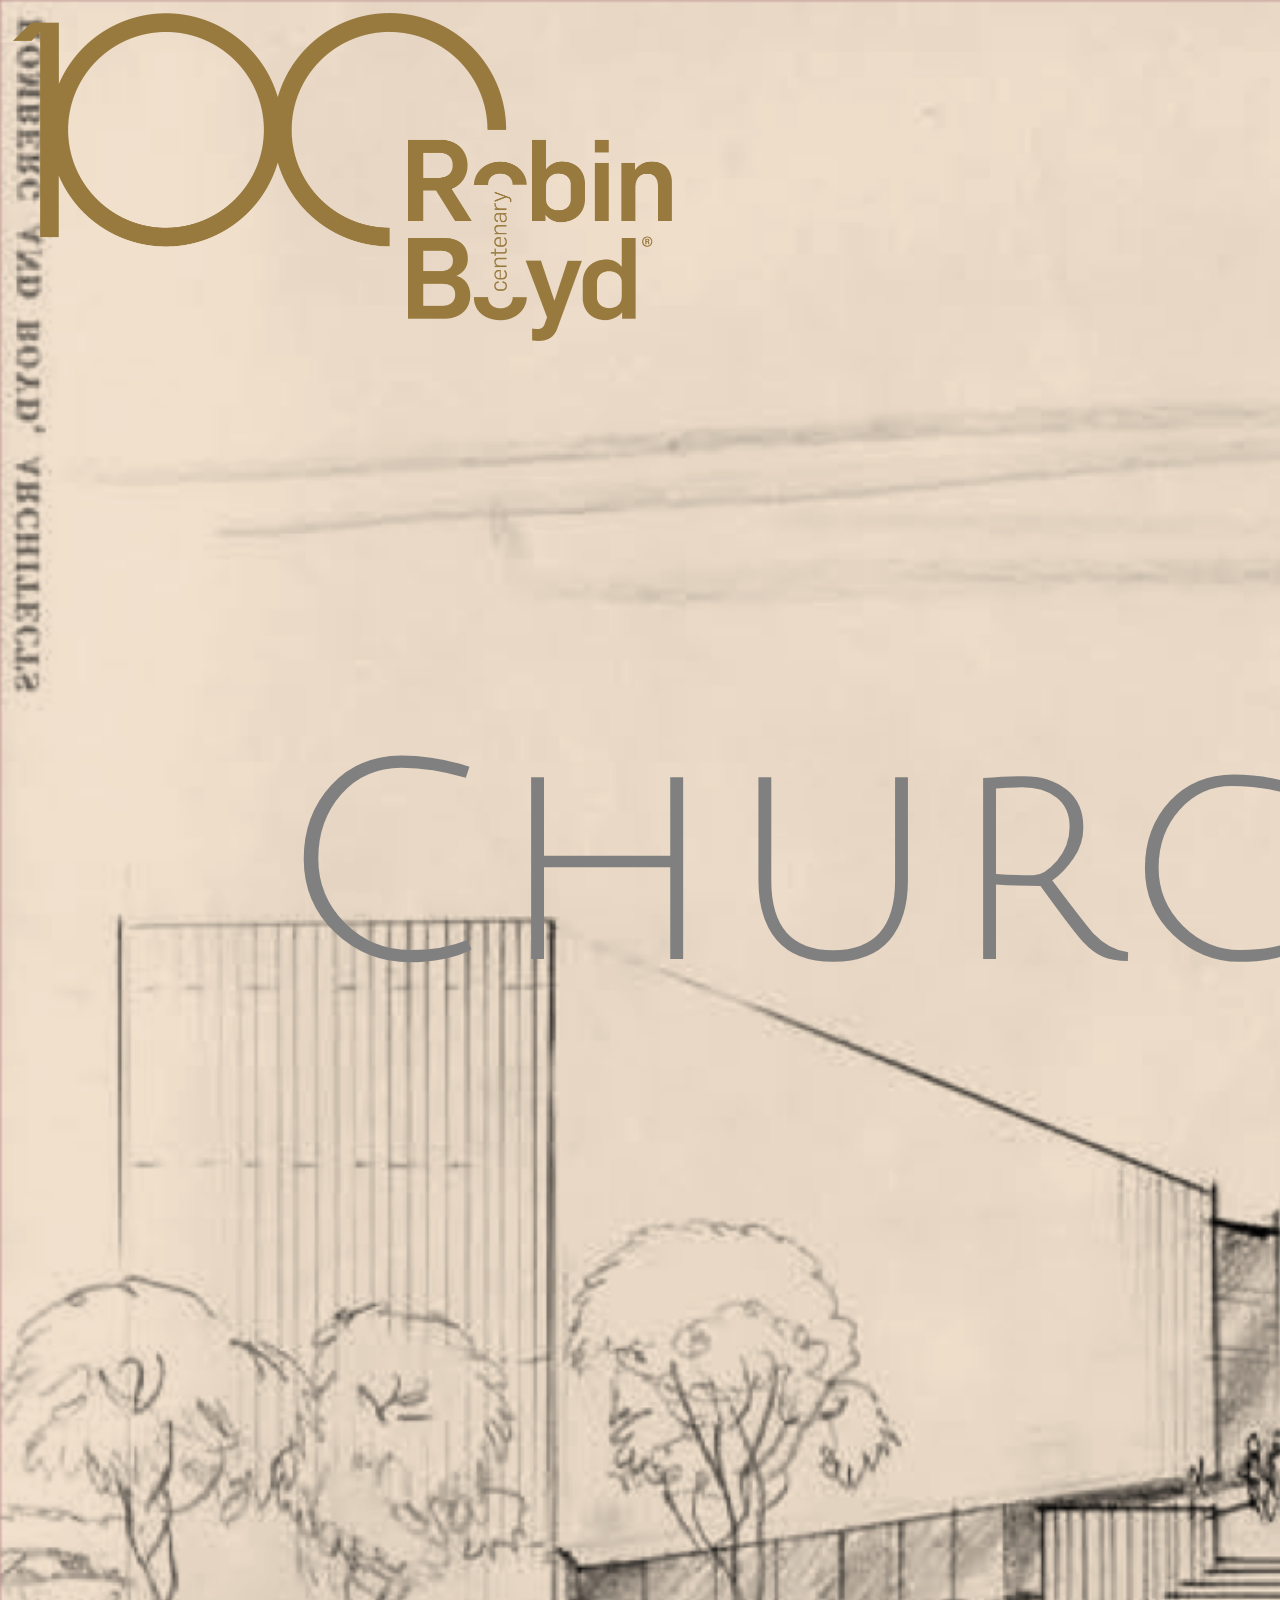
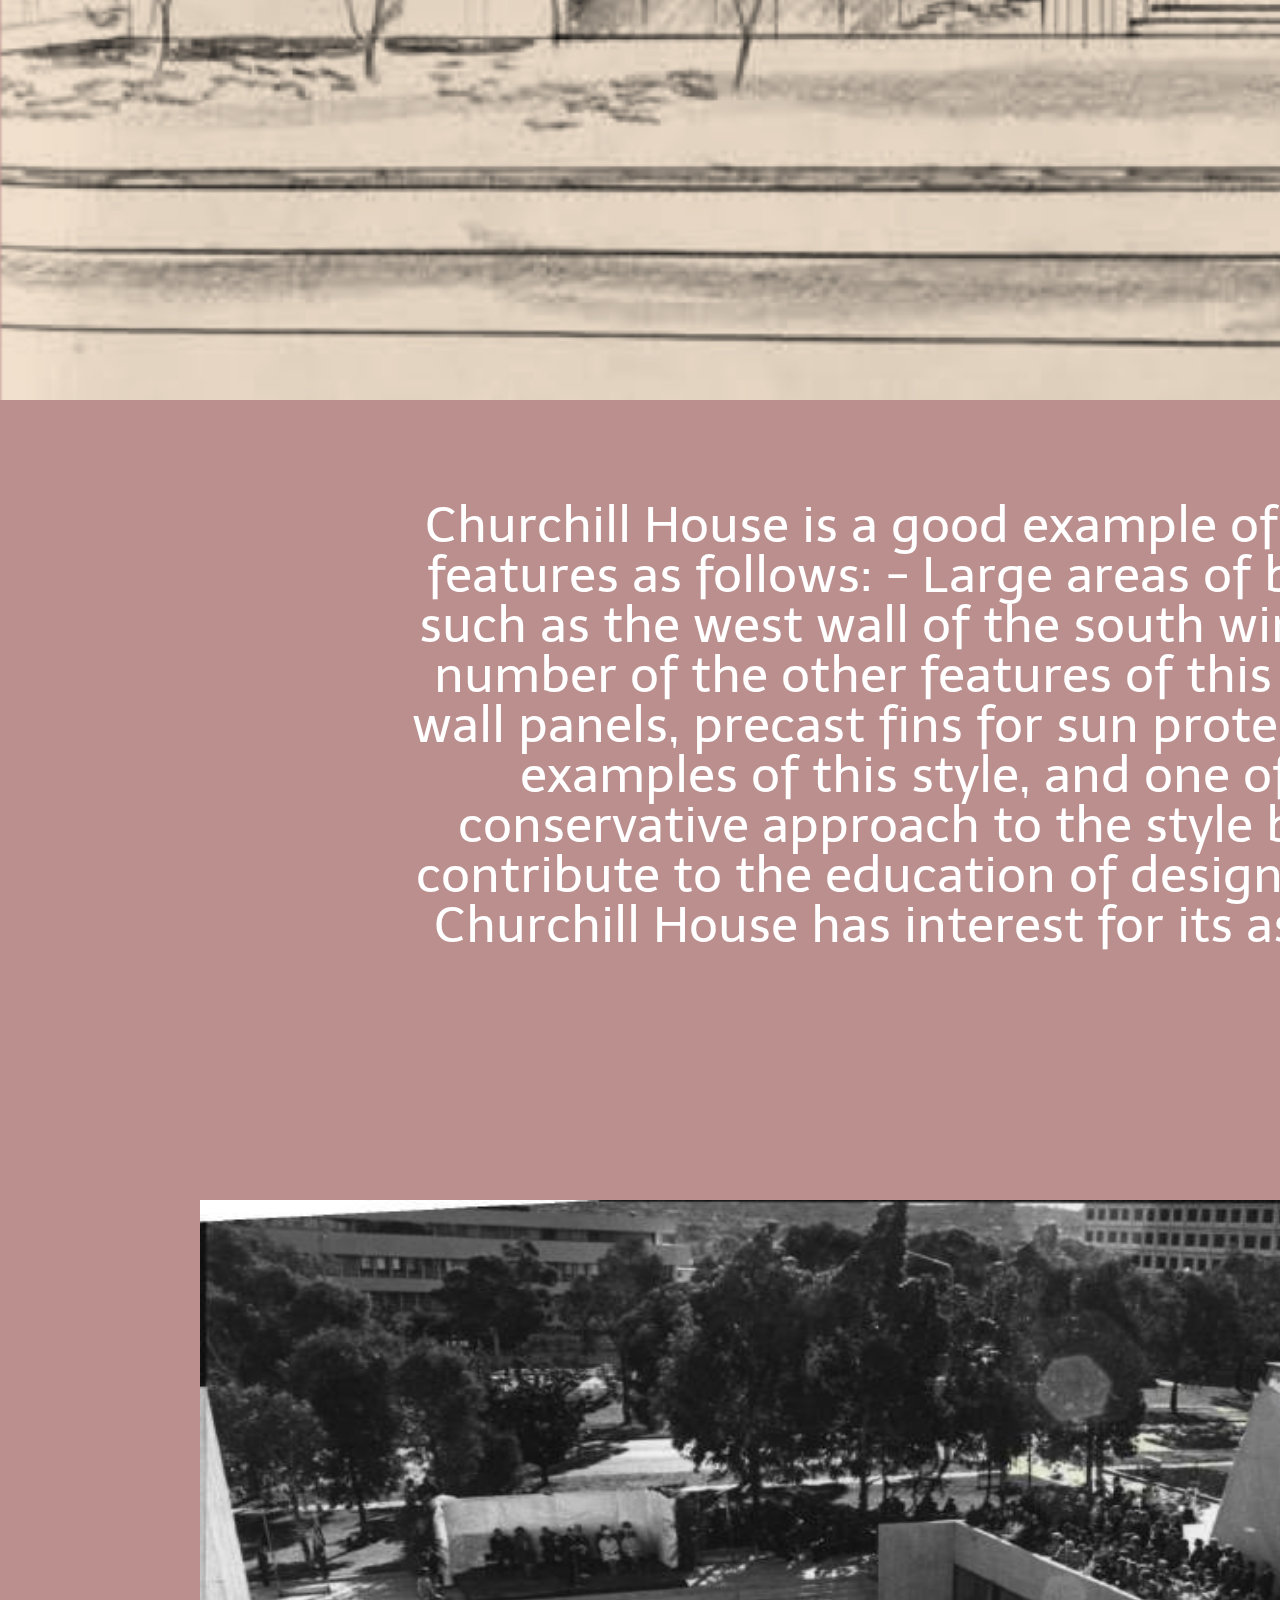
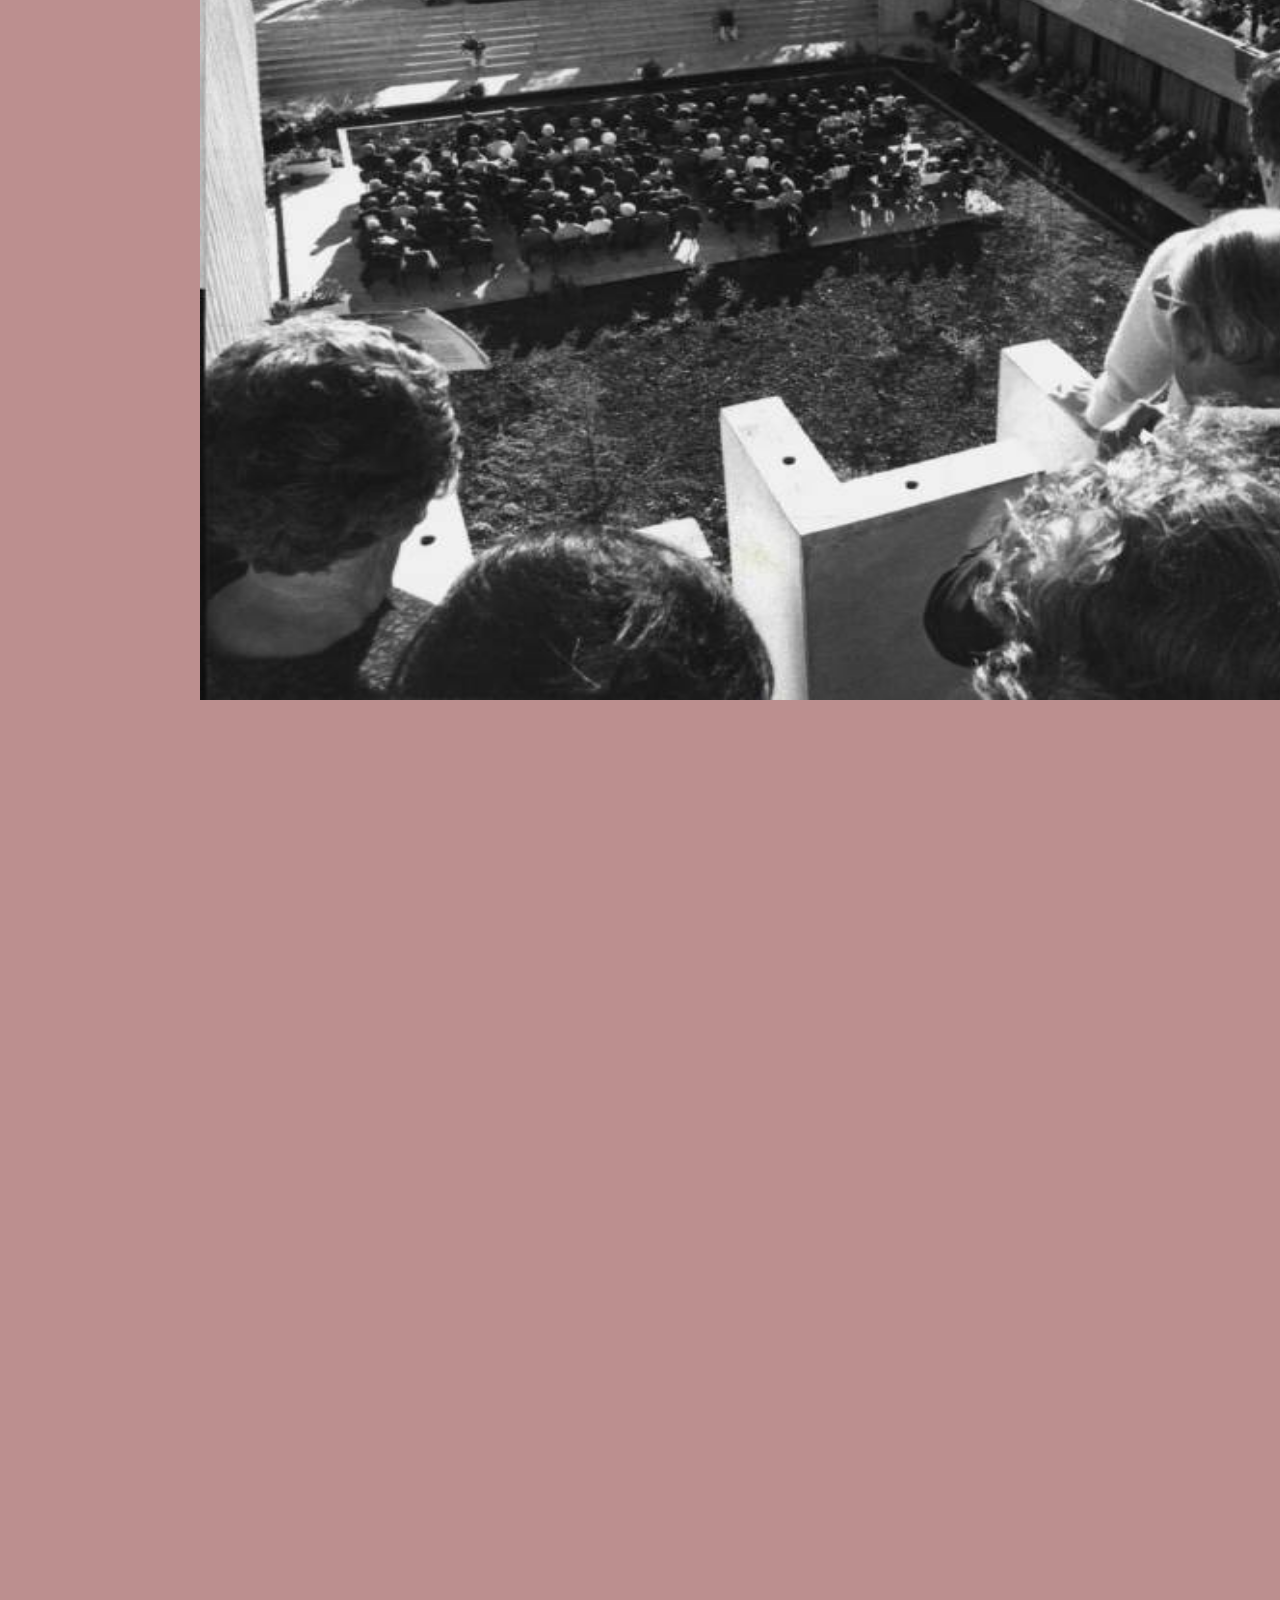
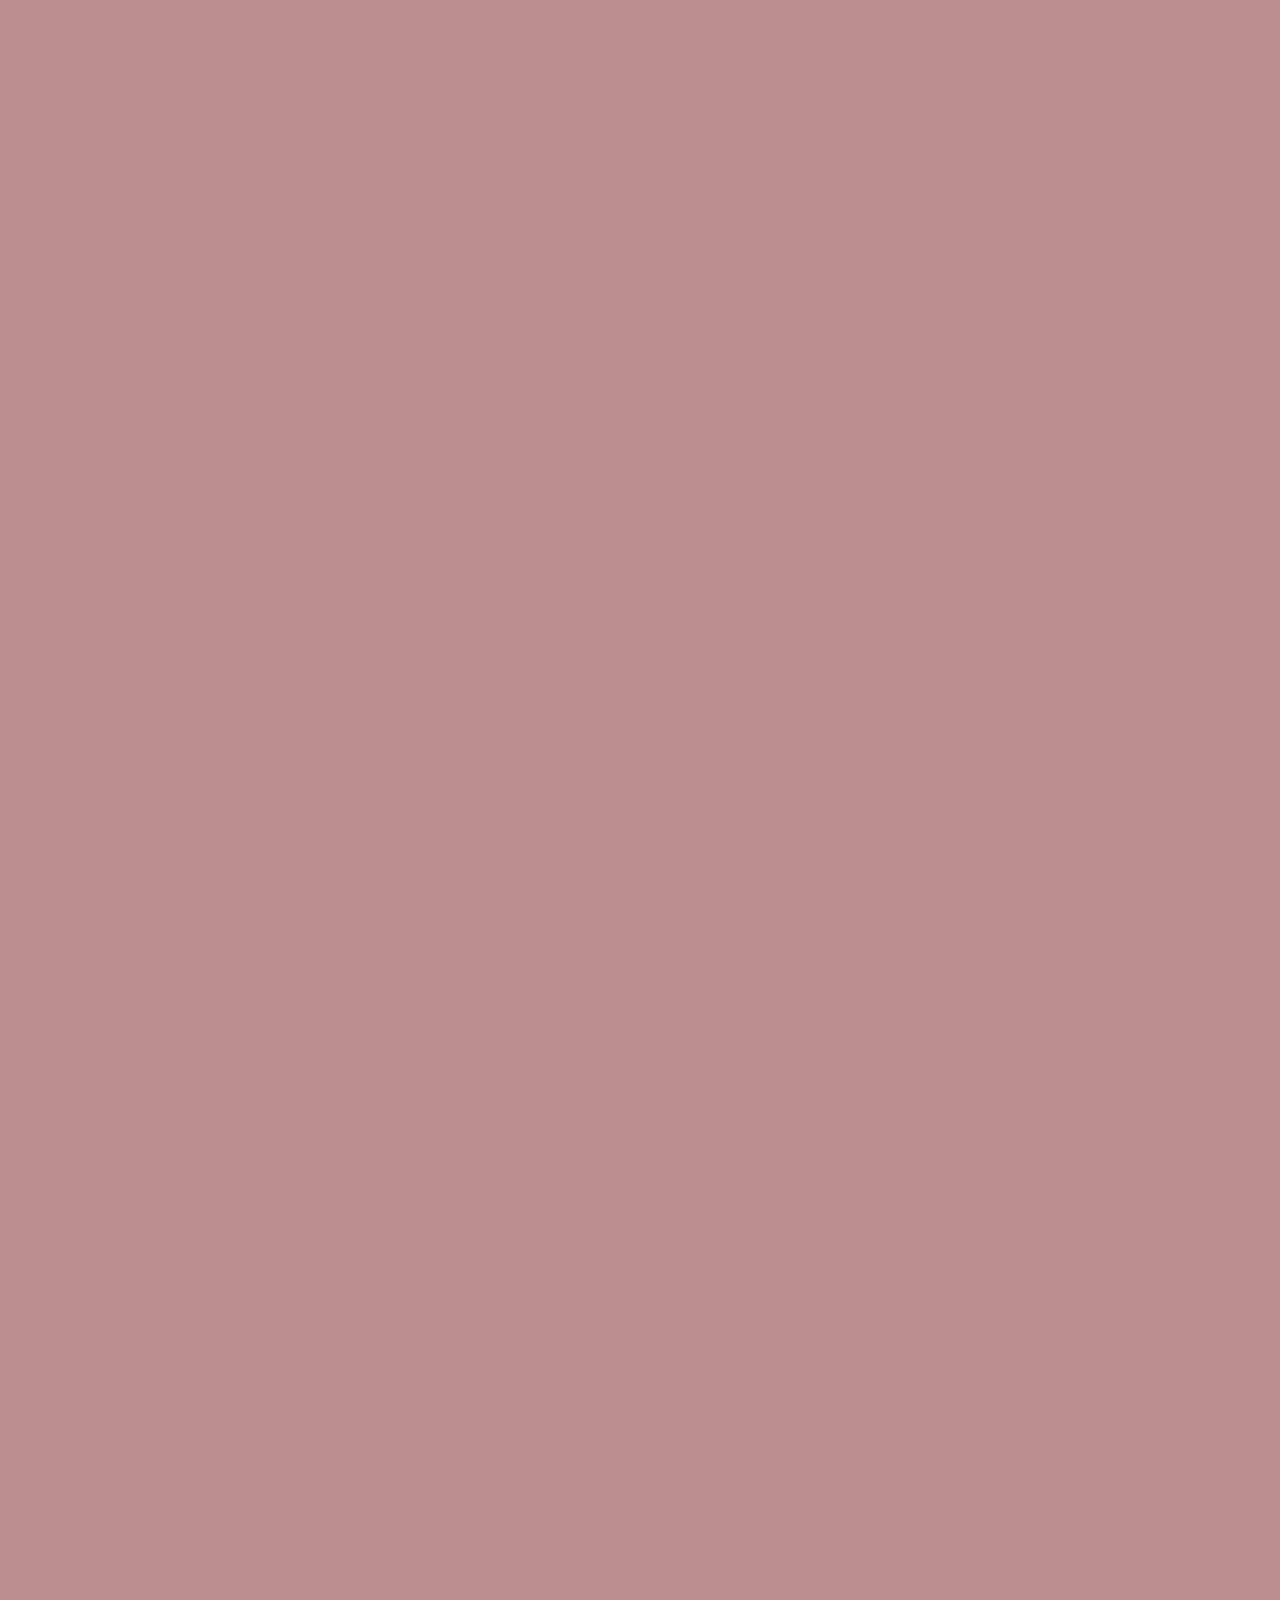
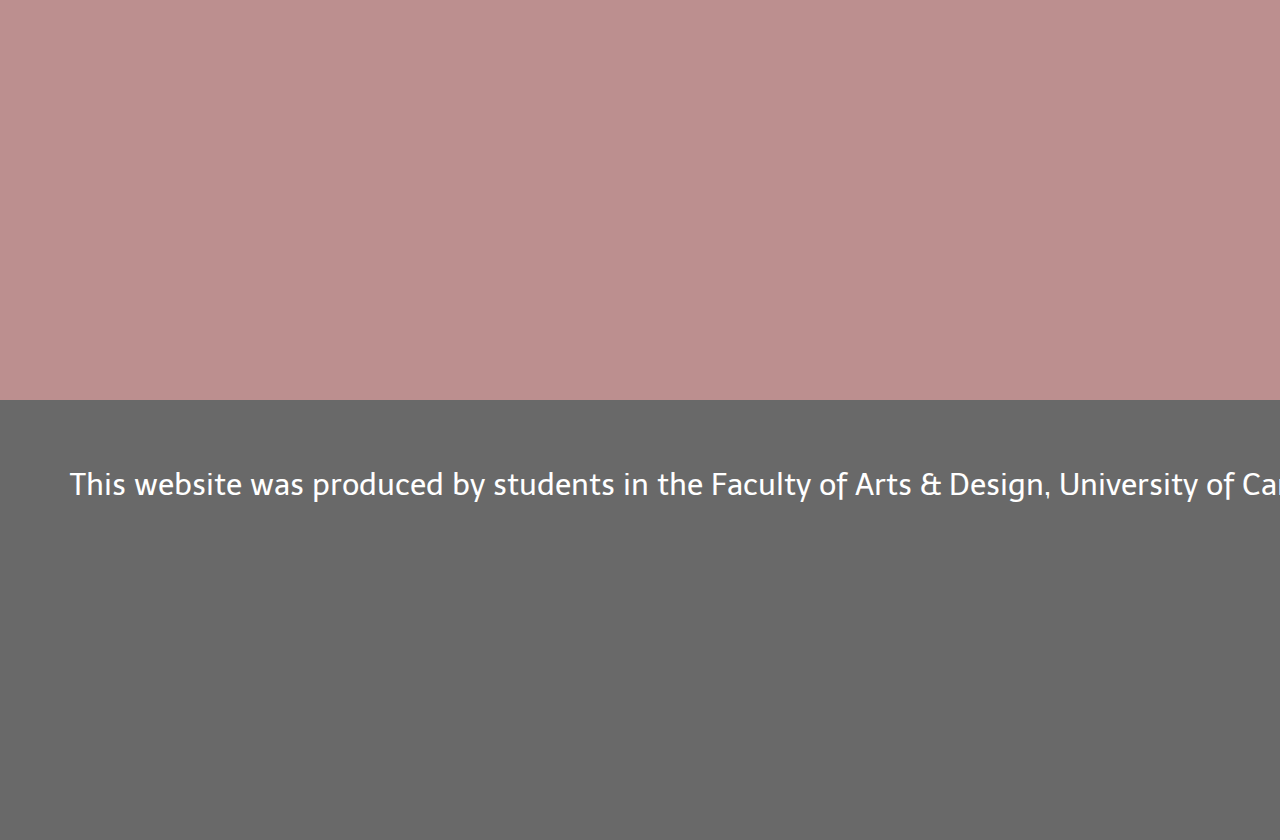
==== commit 62b948dc: "update" ====
--- a/index.html
+++ b/index.html
@@ -42,20 +42,15 @@
             </main>
             <div class="hero">
                 <nav>
-                    <a href="history.html"><img src="assets/images/History%20Event.jpg" width=1800px height=1200px alt="Churchill House Event"> </a>
+                    <a href="history.html"><img src="assets/images/History%20Event.jpg" width=1800px height=1100px alt="Churchill House Event"> </a>
                     <div class="lefting">
-                        <a href="robin-boyd.html"><img src="assets/images/robin%20smoking.jpg" width=1000px height=1200px alt="Robin Boyd Portrait"></a>
+                        <a href="robin-boyd.html"><img src="assets/images/robin%20smoking.jpg" width=900px height=1100px alt="Robin Boyd Portrait"></a>
                     </div>
-
                 </nav>
-
-
-
 
                 <p>
 
                 </p>
-
 
             </div>
             <footer>
--- a/assets/css/styles.css
+++ b/assets/css/styles.css
@@ -10,7 +10,7 @@
 
 .wrapper {
     width: 3000px;
-    height: 1000px;
+    height: 500px;
 
 }
 
@@ -52,7 +52,7 @@
 }
 
 h3 {
-    font-size: 25px;
+    font-size: 50px;
     font-weight: bold;
     border-bottom: 1px solid white;
     padding-bottom: 100px;
@@ -60,6 +60,8 @@
     letter-spacing: 1px;
     color: #000000;
 
+
+
 }
 
 
@@ -151,6 +153,7 @@
     margin-left: 200px;
     margin-right: 200px;
     background-size: cover;
+    height: 1000px;
 
 }
 
@@ -174,14 +177,24 @@
     margin-top: 100%;
 
 
+
 }
 
 .lefting {
     width: 800px;
     height: 1000px;
     float: right;
-    border: 1px solid grey;
+    /*    border: 1px solid grey;*/
     /*    padding 30px;*/
     /*    background-color: none;*/
     margin-right: 200px;
-}
+    text-align: center;
+    font-size: 100px;
+
+}
+
+.lefting p {
+
+    font-size: 25px;
+    text-align: left;
+}
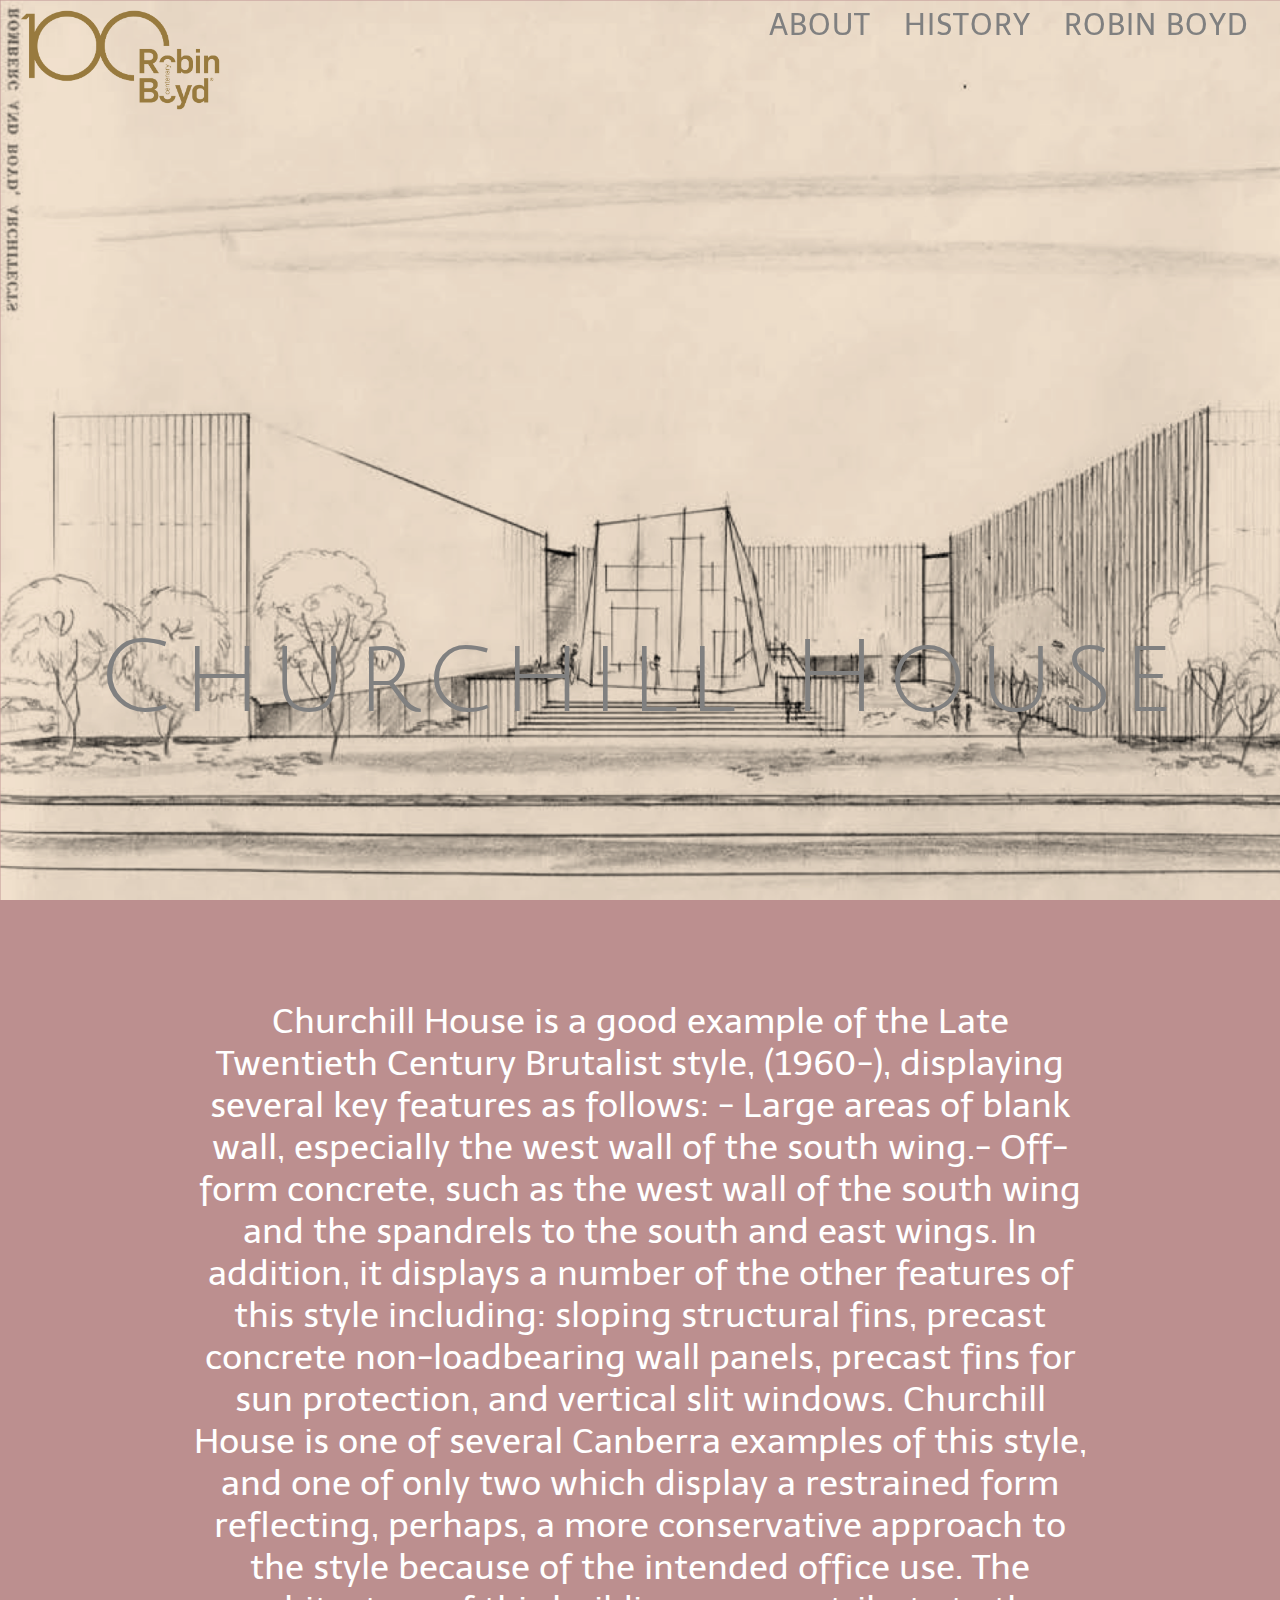
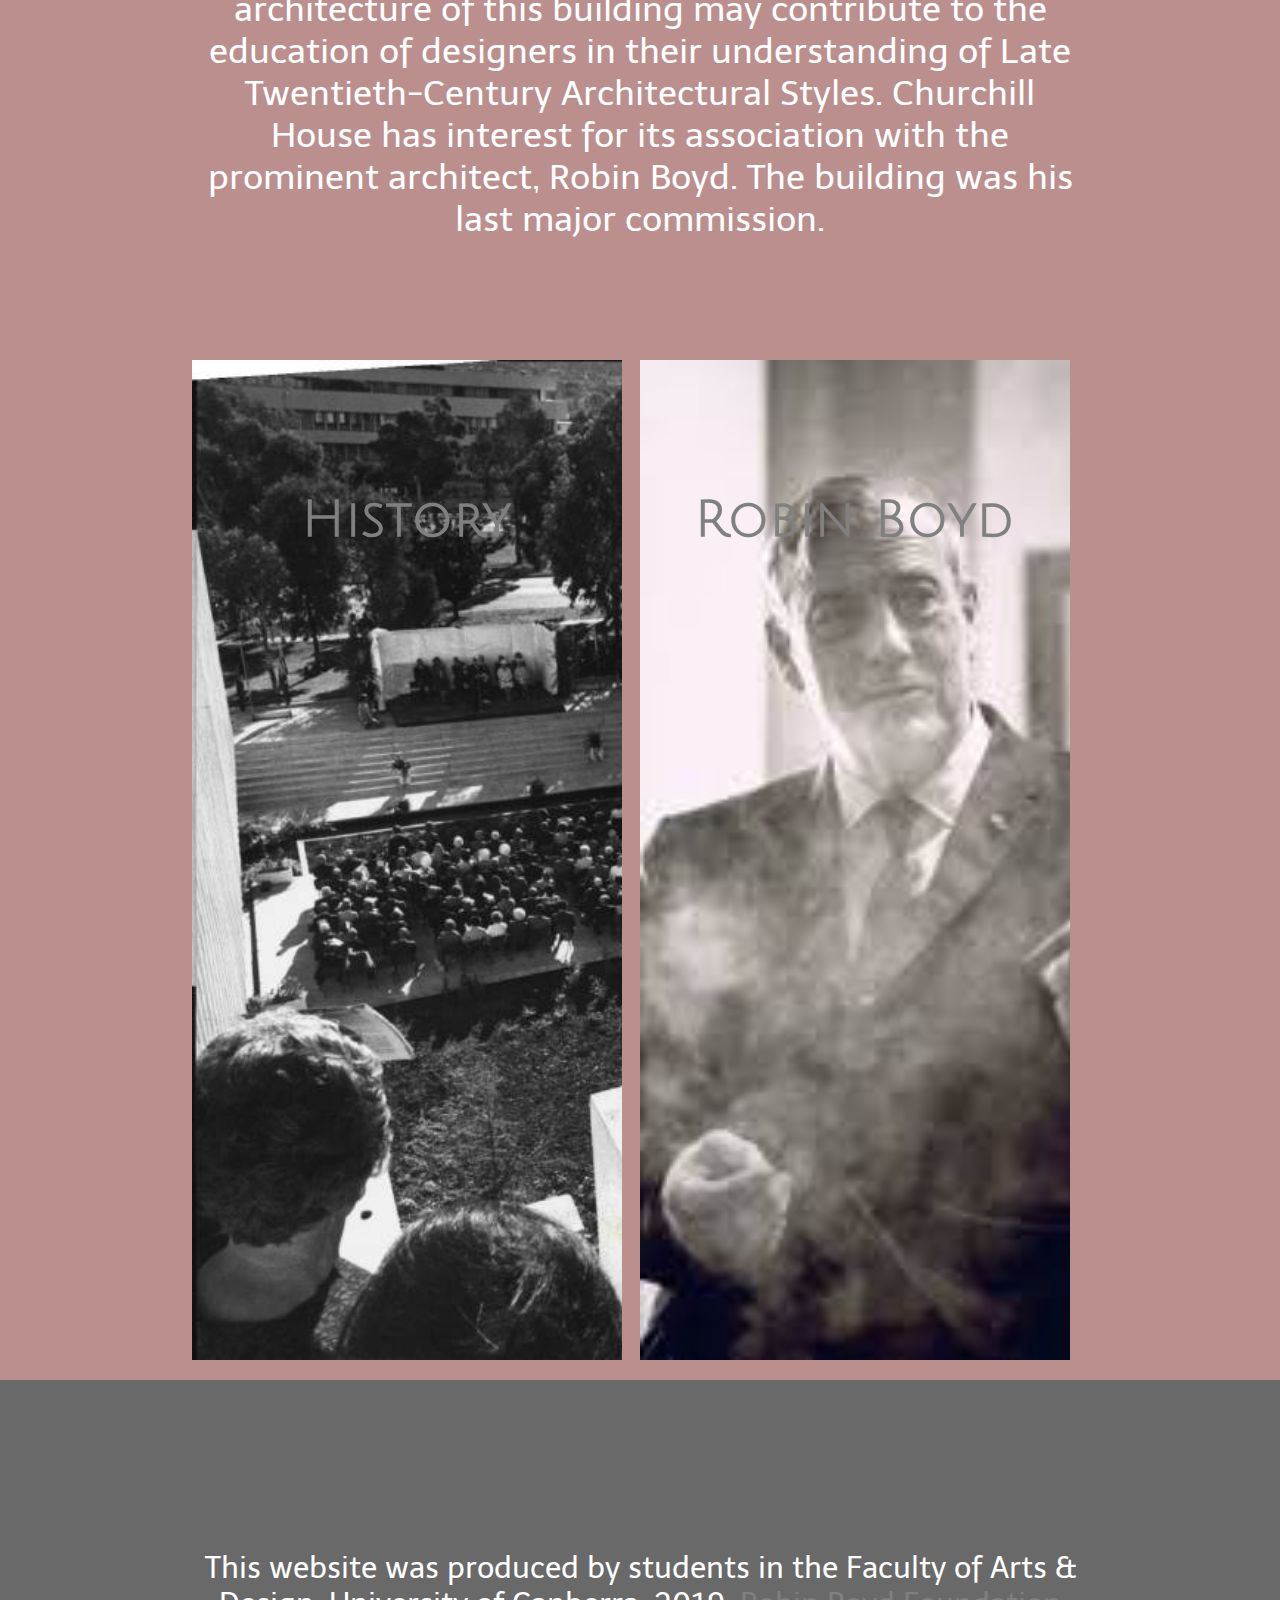
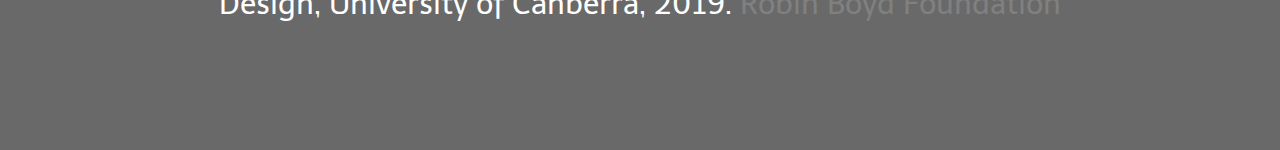
==== commit d67b6c4e: "mega update" ====
--- a/index.html
+++ b/index.html
@@ -9,60 +9,70 @@
 </head>
 
 <body>
-
     <header>
-
-        <h1><a href="index.html"><img src="assets/images/boyd-logo.png" width=665px height=334px alt="Robin Boyd 100 Centenary Logo"></a></h1>
-
+        <h1><a href="index.html"><img src="assets/images/boyd-logo.png" alt="Robin Boyd 100 Centenary Logo"></a></h1>
         <nav>
             <ul>
                 <li><a href="about.html">About</a></li>
                 <li><a href="history.html">History</a></li>
                 <li><a href="robin-boyd.html">Robin Boyd</a></li>
             </ul>
-
-            <h2><a href="about.html">Churchill House</a></h2>
-
         </nav>
-
     </header>
 
-    <!--        <div class="hero">-->
+    <div class="indexhead">
+
+        <div class="hero">
+            <!--             BEN: yep, you want the hero content div instead of the image being in the header, this will allow you to stick the header at the top of the page whilst the content can scroll belo wit. -->
+            <h2><a href="about.html">Churchill House</a></h2>
+        </div>
+
+    </div>
     <div class="wrapper">
 
+        <main>
 
-        <div class="main">
-            <main>
+            <a href="assets/images/churchill-house-4-edited.png" src="Churchill House Sketch"></a>
+            <p>Churchill House is a good example of the Late Twentieth Century Brutalist style, (1960-), displaying several key features as follows: - Large areas of blank wall, especially the west wall of the south wing.- Off-form concrete, such as the west wall of the south wing and the spandrels to the south and east wings. In addition, it displays a number of the other features of this style including: sloping structural fins, precast concrete non-loadbearing wall panels, precast fins for sun protection, and vertical slit windows. Churchill House is one of several Canberra examples of this style, and one of only two which display a restrained form reflecting, perhaps, a more conservative approach to the style because of the intended office use. The architecture of this building may contribute to the education of designers in their understanding of Late Twentieth-Century Architectural Styles. Churchill House has interest for its association with the prominent architect, Robin Boyd. The building was his last major commission.
+            </p>
+        </main>
 
-                <a href="assets/images/churchill-house-4-edited.png" width=1366px height=760px src="Churchill House Sketch"></a>
+        <!--BEN: you should only have one <nav> tag on the page - for the primary navigation, use a div instead-->
+        <!--
+        <nav>
+            <a href="history.html"><img src="assets/images/History%20Event.jpg" width=1800px height=1100px alt="Churchill House Event"> </a>
+            <div class="lefting">
+                <a href="robin-boyd.html"><img src="assets/images/robin%20smoking.jpg" width=900px height=1100px alt="Robin Boyd Portrait"></a>
+            </div>
+        </nav>
+-->
 
-
-                <p>Churchill House is a good example of the Late Twentieth Century Brutalist style, (1960-), displaying several key features as follows: - Large areas of blank wall, especially the west wall of the south wing.- Off-form concrete, such as the west wall of the south wing and the spandrels to the south and east wings. In addition, it displays a number of the other features of this style including: sloping structural fins, precast concrete non-loadbearing wall panels, precast fins for sun protection, and vertical slit windows. Churchill House is one of several Canberra examples of this style, and one of only two which display a restrained form reflecting, perhaps, a more conservative approach to the style because of the intended office use. The architecture of this building may contribute to the education of designers in their understanding of Late Twentieth-Century Architectural Styles. Churchill House has interest for its association with the prominent architect, Robin Boyd. The building was his last major commission.
-                </p>
-            </main>
-            <div class="hero">
-                <nav>
-                    <a href="history.html"><img src="assets/images/History%20Event.jpg" width=1800px height=1100px alt="Churchill House Event"> </a>
-                    <div class="lefting">
-                        <a href="robin-boyd.html"><img src="assets/images/robin%20smoking.jpg" width=900px height=1100px alt="Robin Boyd Portrait"></a>
-                    </div>
-                </nav>
-
-                <p>
-
-                </p>
-
+        <section>
+            <div class="columns clearfix">
+                <div class="left column history">
+                    <h3><a href="history.html">History</a></h3>
+                </div>
+                <div class="right column boyd">
+                    <h3><a href="robin-boyd.html">Robin Boyd</a></h3>
+                </div>
+                <!--
+            <div>
+                <img src="assets/images/History%20Event.jpg" alt="Churchill House Event"> </a>
+                <div class="lefting">
+                    <img src="assets/images/robin%20smoking.jpg" alt="Robin Boyd Portrait"></a>
+                </div>
             </div>
-            <footer>
-
-
-                This website was produced by students in the Faculty of Arts &amp; Design, University of Canberra, 2019.
-
-                <a href="https://robinboyd.org.au">Robin Boyd Foundation</a>
-
-            </footer>
+-->
+            </div>
+        </section>
+    </div>
+    <!--close wrapper-->
+    <footer>
+        <div class="wrapper">
+            <p>This website was produced by students in the Faculty of Arts &amp; Design, University of Canberra, 2019.
+                <a href="https://robinboyd.org.au">Robin Boyd Foundation</a></p>
         </div>
-    </div>
+    </footer>
 </body>
 
 </html>
--- a/assets/css/styles.css
+++ b/assets/css/styles.css
@@ -9,14 +9,17 @@
 }
 
 .wrapper {
-    width: 3000px;
-    height: 500px;
-
-}
-
+    /*    BEN: if you were to set the width here you'd want it to be relatively small i.e. less than 1000px. */
+    /*    width: 3000px;*/
+    width: 70%;
+    /*    BEN: never set the height of a wrapper - it will grow with the content*/
+    /*    height: 500px;*/
+    /*    These 2 lines center the wrapper in the middle: */
+    margin-left: auto;
+    margin-right: auto;
+}
 
 /* Typography*/
-
 h1,
 h2,
 h3,
@@ -28,29 +31,19 @@
 }
 
 h1 {
-    position: fixed;
-    margin-top: none;
-}
-
-h2 {
-    text-align: center;
+    /*    BEN: rather than fixing the logo, do it on the header element instead*/
     /*    position: fixed;*/
-    font-size: 280px;
-    letter-spacing: 10px;
-    /*    background-image: url(../images/churchill-house-4-edited.png);*/
-    background-size: cover;
-    padding-top: 580px;
-    padding-bottom: 800px;
-    padding-left: 100px;
-    padding-right: 100px;
-    width: 3100px;
-
-
-}
-
-
-}
-
+    margin-top: 0;
+    display: inline;
+    float: left;
+}
+
+/*set the size of the logo image */
+h1 img {
+    max-width: 200px;
+}
+
+/*BEN: h2 was here, I've moved it down to the hero area*/
 h3 {
     font-size: 50px;
     font-weight: bold;
@@ -59,14 +52,15 @@
     padding top: 100px;
     letter-spacing: 1px;
     color: #000000;
-
-
-
-}
-
+}
+
+h4 {
+    font-size: 100px;
+}
 
 p {
-    font-size: 50px;
+    font-size: 3.5em;
+    line-height: 1.2em;
     margin-bottom: 20px;
     padding-top: 100px;
     padding-bottom: 100px;
@@ -78,18 +72,13 @@
 a {
     color: grey;
     text-decoration: none;
-
-
 }
 
 a:hover {
-
     color: white;
-
 }
 
 a:visited {
-
     /* this is to hover and make words grey */
 }
 
@@ -97,39 +86,37 @@
     color:
 }
 
-
+/*BEN: original code doesn't work becuaser 'containers' isn't a class*/
+/*
 main containers .wrapper {
     margin-left: 300px;
     margin-right: 300px;
     Top: 1000px;
 }
-
-
+*/
+/*BEN: basically move all the header styles to the hero content class*/
 header {
-
-    background-image: url(../images/churchill-house-4-edited.png);
-    background-size: cover;
-    height: 2000px;
-
+    position: fixed;
+    width: 98%;
+    padding: 10px;
 }
 
 nav {
-    width: 3000px;
-
+    /*    width: 3000px;*/
+    float: right;
 }
 
 nav ul {
     list-style: none;
-    padding-top: 100px;
-    margin-left: 800px;
-    width: 2500px;
+    /*    BEN: rather than using the margin, float the nav instead */
+    /*    margin-left: 800px;*/
+    /*    width: 2500px;*/
 }
 
 nav ul li {
     display: inline;
-    margin-left: 600px;
-
-
+    /*    margin-left: 600px;
+    */
 }
 
 nav ul li a {
@@ -139,8 +126,7 @@
     text-transform: uppercase;
     letter-spacing: 1px;
     text-align: center;
-    font-size: 40px;
-
+    font-size: 3em;
 }
 
 nav ul li a:hover {
@@ -148,40 +134,126 @@
     color: white;
 }
 
+.indexhead {
+    background-image: url(../images/churchill-house-4-edited.png);
+    background-size: cover;
+
+}
 
 .hero {
-    margin-left: 200px;
-    margin-right: 200px;
-    background-size: cover;
-    height: 1000px;
-
+    /*    background-image: url(../images/churchill-house-4-edited.png);*/
+    background-size: cover;
+    /*    BEN: instead of setting the height in pixels, try using 'vh'= vertical height (covered in module 4)*/
+    height: 100vh;
+    /*    BEN: there is some weird spacing appearing, not sure where from but the following line will hide it:*/
+    margin-top: -10px;
+}
+
+.hero h2 {
+    text-align: center;
+    letter-spacing: 10px;
+    /*    BEN: changing the font so it scales better*/
+    font-size: 10em;
+    padding-top: 70vh;
+    /*    position: fixed;*/
+    /*    font-size: 280px;*/
+    /*    BEN: This is a text element, so whilst you could put a background image in, you should try and avoid - put it in a div instead*/
+    /*    background-image: url(../images/churchill-house-4-edited.png);*/
+    /*    background-size: cover;*/
+    /*
+    padding-top: 580px;
+    padding-bottom: 800px;
+    padding-left: 100px;
+    padding-right: 100px;
+*/
+    /*    width: 3100px;*/
 }
 
 main {
-    min-height: 800px;
-    width: 2600px;
+    /*    BEN: shouldn't need to set a height on the content*/
+    /*    min-height: 800px;*/
+    /*    width: 2600px;*/
+    /*
     margin-left: 400px;
     margin-right: 400px;
-
+*/
+}
+
+section {}
+
+
+
+/*BEN: code for columns on home page*/
+/*this holds the 2 columns and adds a little space at the bottom*/
+.columns {
+    margin-bottom: 20px;
+}
+
+/*can reuse the same class for both columns*/
+.column {
+    width: 48%;
+    float: left;
+    height: 300px;
+    line-height: 300px;
+    background-repeat: no-repeat;
+    background-size: cover;
+}
+
+/*add some spaceing to the left so they don't hit each other*/
+.column.left {
+    margin-right: 2%;
+}
+
+.column.right {}
+
+/*actually set the background image*/
+.column.history {
+    background-image: url(../images/History%20Event.jpg);
+    background-size: cover;
+    height: 1000px;
+}
+
+.boyd {
+    background-image: url(../images/robin%20smoking.jpg);
+    background-size: cover;
+    height: 1000px;
+
+}
+
+/*heading style within the box*/
+.column h3 {
+    border: none;
+    padding-bottom: 0;
+    text-align: center;
+}
+
+.column a {
+    display: block;
+    width: 100%;
+    height: 100%;
 }
 
 footer {
-
     background-color: dimgrey;
-    padding: 70px;
+    padding-top: 70px;
+    /*    padding: 70px;*/
     background-size: cover;
     min-height: 300px;
-    height: 200px;
-    width: 3220px;
-    font-size: 30px;
-    margin-top: 100%;
-
-
-
+    /*    BEN: you set the min height, so height not needed*/
+    /*    height: 200px;*/
+    /*    width: 3220px;*/
+    /*    BEN: don't set the font here or it will be huge, do it in the paragraph instead - see below*/
+    /*    font-size: 30px;*/
+    /*    margin-top: 100%;*/
+    clear: both;
+}
+
+footer p {
+    font-size: 3em;
 }
 
 .lefting {
-    width: 800px;
+    max-width: 800px;
     height: 1000px;
     float: right;
     /*    border: 1px solid grey;*/
@@ -190,11 +262,24 @@
     margin-right: 200px;
     text-align: center;
     font-size: 100px;
-
+}
+
+.lefting h4 {
+    text-align: left;
 }
 
 .lefting p {
-
-    font-size: 25px;
+    font-size: 30px;
     text-align: left;
-}
+    padding: 20px;
+    line-height: normal;
+}
+
+/*BEN: read more here: https://css-tricks.com/all-about-floats/*/
+.clearfix:after {
+    content: ".";
+    visibility: hidden;
+    display: block;
+    height: 0;
+    clear: both;
+}
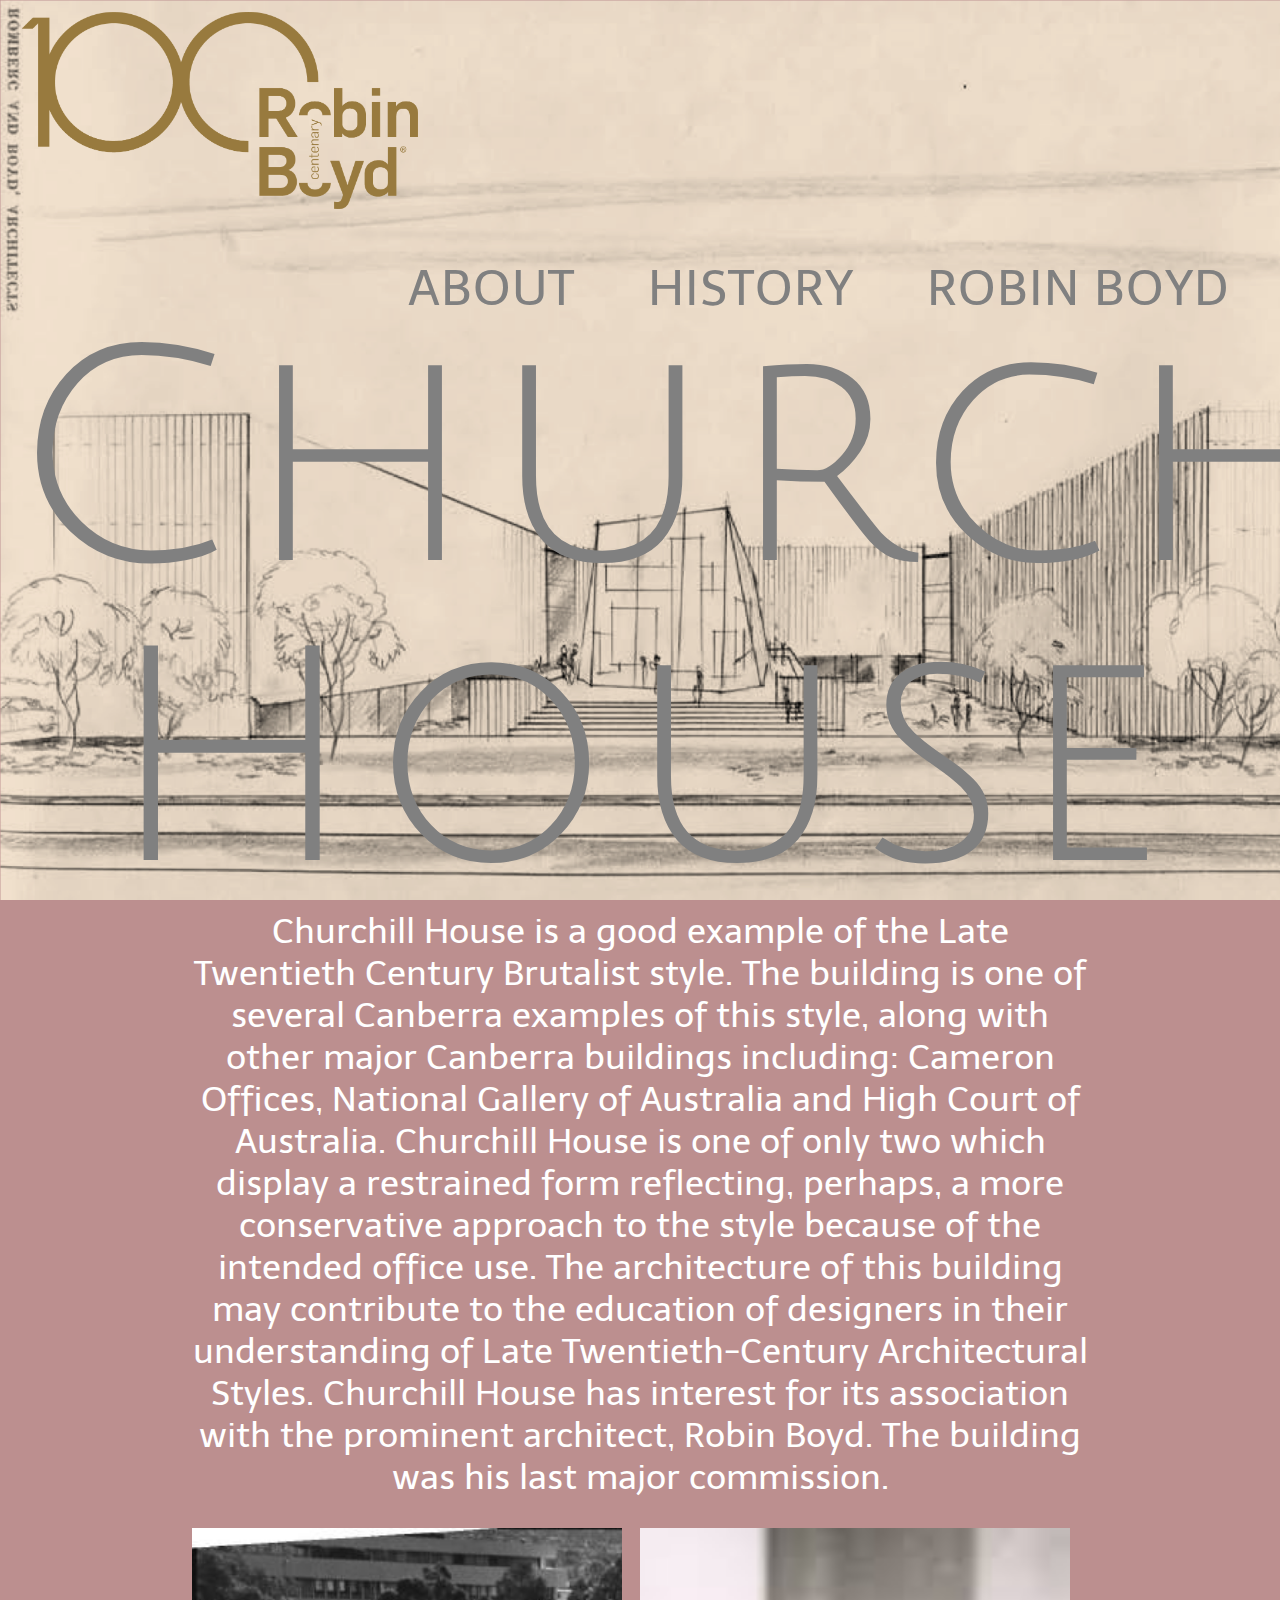
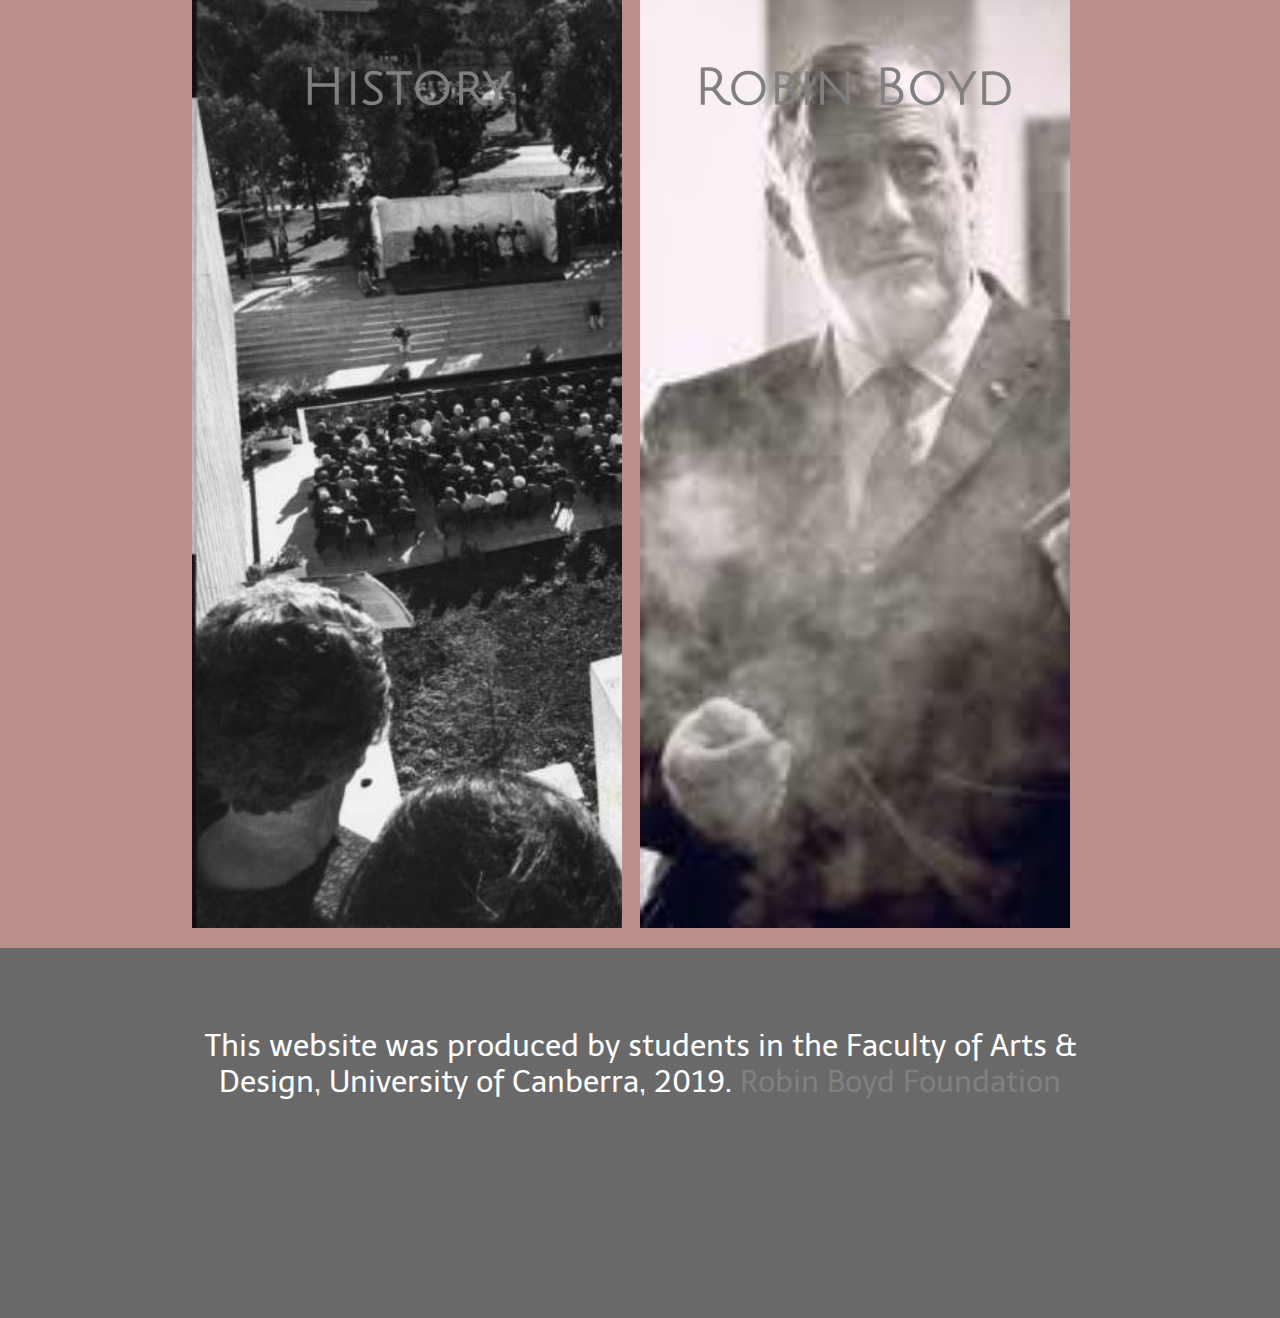
==== commit 7500b1d8: "big updato" ====
--- a/index.html
+++ b/index.html
@@ -33,7 +33,7 @@
         <main>
 
             <a href="assets/images/churchill-house-4-edited.png" src="Churchill House Sketch"></a>
-            <p>Churchill House is a good example of the Late Twentieth Century Brutalist style, (1960-), displaying several key features as follows: - Large areas of blank wall, especially the west wall of the south wing.- Off-form concrete, such as the west wall of the south wing and the spandrels to the south and east wings. In addition, it displays a number of the other features of this style including: sloping structural fins, precast concrete non-loadbearing wall panels, precast fins for sun protection, and vertical slit windows. Churchill House is one of several Canberra examples of this style, and one of only two which display a restrained form reflecting, perhaps, a more conservative approach to the style because of the intended office use. The architecture of this building may contribute to the education of designers in their understanding of Late Twentieth-Century Architectural Styles. Churchill House has interest for its association with the prominent architect, Robin Boyd. The building was his last major commission.
+            <p>Churchill House is a good example of the Late Twentieth Century Brutalist style. The building is one of several Canberra examples of this style, along with other major Canberra buildings including: Cameron Offices, National Gallery of Australia and High Court of Australia. Churchill House is one of only two which display a restrained form reflecting, perhaps, a more conservative approach to the style because of the intended office use. The architecture of this building may contribute to the education of designers in their understanding of Late Twentieth-Century Architectural Styles. Churchill House has interest for its association with the prominent architect, Robin Boyd. The building was his last major commission.
             </p>
         </main>
 
--- a/assets/css/styles.css
+++ b/assets/css/styles.css
@@ -2,6 +2,7 @@
 
 body {
     background-color: rosybrown;
+    /*    background-color: #473C39;*/
     color: #ffffff;
     /*make sure you set family and size on body*/
     font-family: 'Telex', sans-serif;
@@ -40,7 +41,8 @@
 
 /*set the size of the logo image */
 h1 img {
-    max-width: 200px;
+    max-width: 400px;
+
 }
 
 /*BEN: h2 was here, I've moved it down to the hero area*/
@@ -48,22 +50,23 @@
     font-size: 50px;
     font-weight: bold;
     border-bottom: 1px solid white;
-    padding-bottom: 100px;
-    padding top: 100px;
+    padding-bottom: 10px;
+    padding top: 10px;
     letter-spacing: 1px;
     color: #000000;
 }
 
 h4 {
     font-size: 100px;
+
 }
 
 p {
     font-size: 3.5em;
     line-height: 1.2em;
     margin-bottom: 20px;
-    padding-top: 100px;
-    padding-bottom: 100px;
+    padding-top: 10px;
+    padding-bottom: 10px;
     text-align: center;
 }
 
@@ -99,11 +102,13 @@
     position: fixed;
     width: 98%;
     padding: 10px;
+
 }
 
 nav {
     /*    width: 3000px;*/
     float: right;
+    margin-top: 40px;
 }
 
 nav ul {
@@ -122,11 +127,11 @@
 nav ul li a {
     color: grey;
     text-decoration: none;
-    padding: 10px 15px;
+    padding: 20px 35px;
     text-transform: uppercase;
     letter-spacing: 1px;
     text-align: center;
-    font-size: 3em;
+    font-size: 5em;
 }
 
 nav ul li a:hover {
@@ -147,14 +152,15 @@
     height: 100vh;
     /*    BEN: there is some weird spacing appearing, not sure where from but the following line will hide it:*/
     margin-top: -10px;
+
 }
 
 .hero h2 {
     text-align: center;
     letter-spacing: 10px;
     /*    BEN: changing the font so it scales better*/
-    font-size: 10em;
-    padding-top: 70vh;
+    font-size: 30em;
+    padding-top: 35vh;
     /*    position: fixed;*/
     /*    font-size: 280px;*/
     /*    BEN: This is a text element, so whilst you could put a background image in, you should try and avoid - put it in a div instead*/
@@ -170,6 +176,8 @@
 }
 
 main {
+
+
     /*    BEN: shouldn't need to set a height on the content*/
     /*    min-height: 800px;*/
     /*    width: 2600px;*/
@@ -181,6 +189,151 @@
 
 section {}
 
+.content {
+    padding-top: 400px;
+}
+
+.content img {
+    width: 40%;
+    padding: 20px;
+}
+
+.contentleft {}
+
+.contentleft img {}
+
+.contentright {
+    width: 50%;
+    float: right;
+}
+
+.contentright img {
+    width: 80%;
+    padding: 20px;
+}
+
+.timelineright {
+    width: 50%;
+    float: right;
+}
+
+.timelineright h3 {
+    float: right;
+    margin-top: 300px;
+    padding-bottom: 70px;
+    font-size: 80px;
+}
+
+.timelineright h4 {
+    float: right;
+}
+
+.timelineright p {
+    float: right;
+    text-align: left;
+    padding-top: 30px;
+
+}
+
+.timelineright img {
+    float: right;
+    width: 90%;
+    margin-top: 150px;
+}
+
+.timelineleft {
+    width: 50%;
+
+}
+
+.timelineleft img {
+
+    padding-bottom: 150px;
+    padding-top: 100px;
+    width: 90%;
+    margin-top: 400px;
+}
+
+.timelinecentre {
+    margin-top: 10px;
+    margin-bottom: 100px;
+}
+
+.timelinecentre p {
+    text-align: left;
+}
+
+.aboutleft {
+    width: 50%;
+    float: left;
+    margin-top: 400px;
+
+}
+
+.aboutleft h3 {}
+
+.aboutleft p {
+    padding-top: 200px;
+    padding-bottom: 200px;
+    font-size: 50px;
+}
+
+.aboutright {
+    width: 50%;
+    float: right;
+    margin-top: 300px;
+}
+
+.aboutright img {
+    width: 100%;
+    padding: 50px;
+    margin-bottom: 200px;
+}
+
+.aboutright h3 {}
+
+.aboutcentre {
+    display: inline-flex;
+    justify-content: space-evenly;
+
+
+    /*    background-color: dimgrey;*/
+    /*    background-image: url(../images/churchill-house-23.jpg);*/
+    background-image: url(../images/concrete.jpg);
+    padding-top: 400px;
+    padding-bottom: 400px;
+    background-size: cover;
+    /*    min-height: 300px;*/
+    /*    height: 50%;*/
+    width: 100%;
+
+}
+
+.aboutcentre img {
+    flex-basis: auto;
+}
+
+.aboutcentrebottom {
+    display: inline-flex;
+    justify-content: space-evenly;
+    align-items: center;
+
+
+    /*    background-color: dimgrey;*/
+    background-image: url(../images/concrete%20edit.png);
+    /*    background-image: url(../images/churchill-house-16%20copy.jpg);*/
+    padding-top: 400px;
+    padding-bottom: 400px;
+    background-size: cover;
+    /*    min-height: 300px;*/
+    /*    height: 50%;*/
+    width: 100%;
+
+}
+
+.aboutcentrebottom img {
+    flex-basis: auto;
+}
 
 
 /*BEN: code for columns on home page*/
@@ -219,6 +372,9 @@
     height: 1000px;
 
 }
+
+
+
 
 /*heading style within the box*/
 .column h3 {
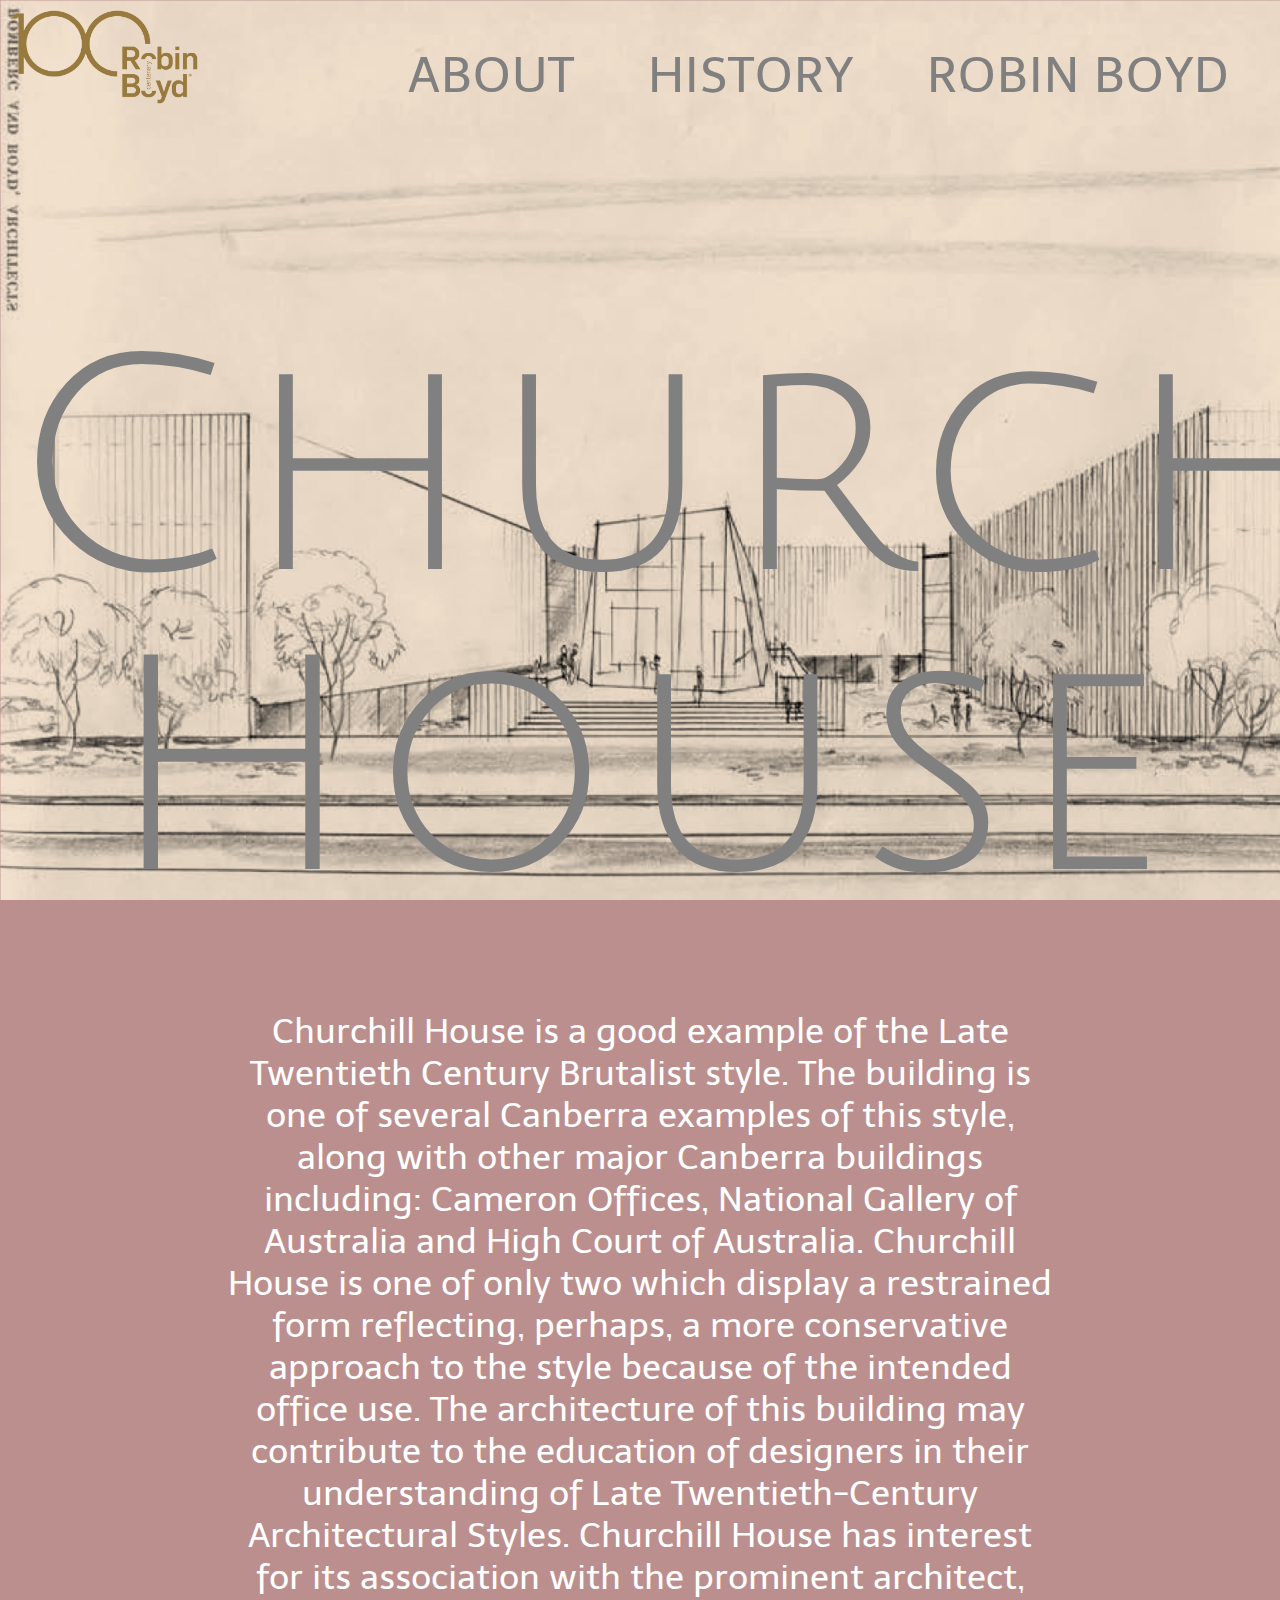
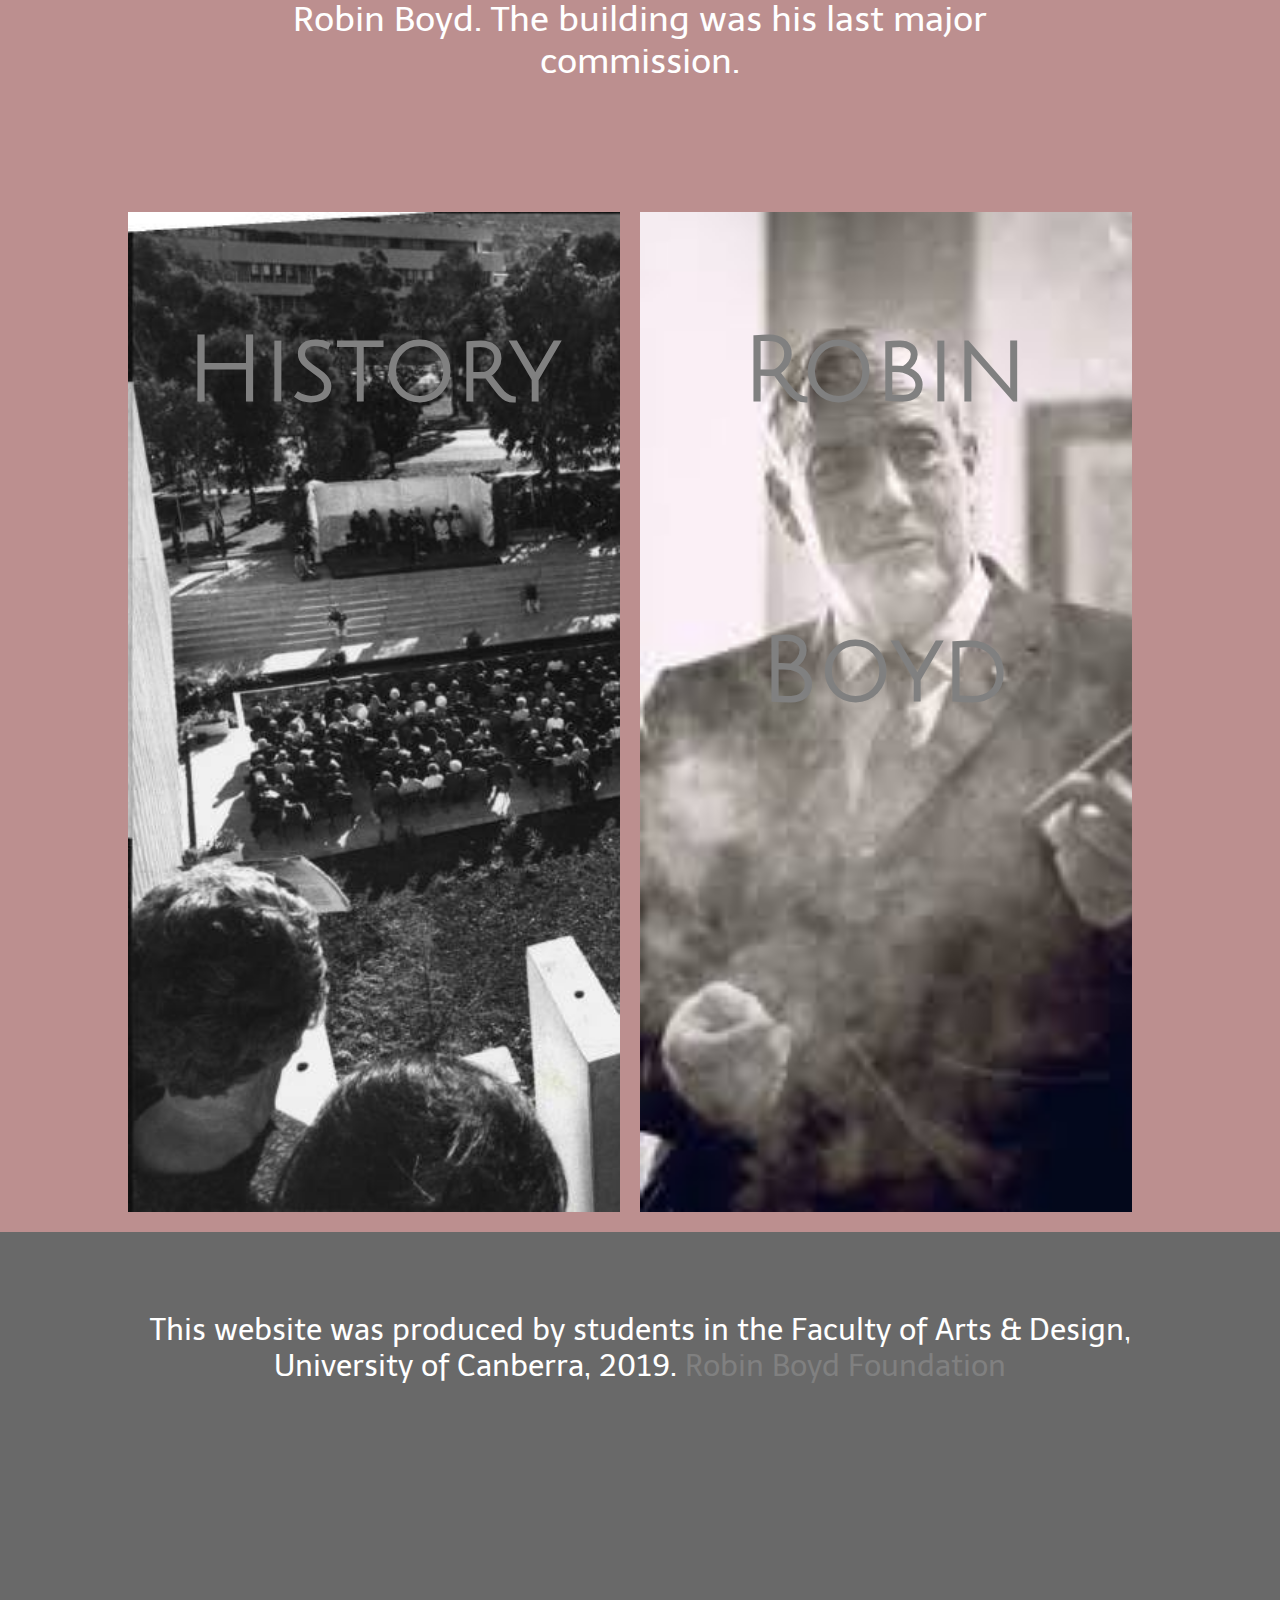
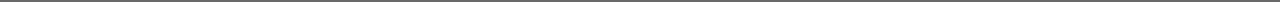
==== commit 80d0f45b: "important code update" ====
--- a/index.html
+++ b/index.html
@@ -9,25 +9,21 @@
 </head>
 
 <body>
-    <header>
-        <h1><a href="index.html"><img src="assets/images/boyd-logo.png" alt="Robin Boyd 100 Centenary Logo"></a></h1>
-        <nav>
-            <ul>
-                <li><a href="about.html">About</a></li>
-                <li><a href="history.html">History</a></li>
-                <li><a href="robin-boyd.html">Robin Boyd</a></li>
-            </ul>
-        </nav>
-    </header>
 
     <div class="indexhead">
+        <header>
+            <a href="index.html"><img src="assets/images/boyd-logo.png" alt="Robin Boyd 100 Centenary Logo"></a>
+            <nav>
+                <ul>
+                    <li><a href="about.html">About</a></li>
+                    <li><a href="history.html">History</a></li>
+                    <li><a href="robin-boyd.html">Robin Boyd</a></li>
+                </ul>
+            </nav>
+        </header>
+        <h2><a href="about.html">Churchill House</a></h2>
+    </div>
 
-        <div class="hero">
-            <!--             BEN: yep, you want the hero content div instead of the image being in the header, this will allow you to stick the header at the top of the page whilst the content can scroll belo wit. -->
-            <h2><a href="about.html">Churchill House</a></h2>
-        </div>
-
-    </div>
     <div class="wrapper">
 
         <main>
@@ -37,15 +33,6 @@
             </p>
         </main>
 
-        <!--BEN: you should only have one <nav> tag on the page - for the primary navigation, use a div instead-->
-        <!--
-        <nav>
-            <a href="history.html"><img src="assets/images/History%20Event.jpg" width=1800px height=1100px alt="Churchill House Event"> </a>
-            <div class="lefting">
-                <a href="robin-boyd.html"><img src="assets/images/robin%20smoking.jpg" width=900px height=1100px alt="Robin Boyd Portrait"></a>
-            </div>
-        </nav>
--->
 
         <section>
             <div class="columns clearfix">
@@ -55,24 +42,18 @@
                 <div class="right column boyd">
                     <h3><a href="robin-boyd.html">Robin Boyd</a></h3>
                 </div>
-                <!--
-            <div>
-                <img src="assets/images/History%20Event.jpg" alt="Churchill House Event"> </a>
-                <div class="lefting">
-                    <img src="assets/images/robin%20smoking.jpg" alt="Robin Boyd Portrait"></a>
-                </div>
-            </div>
--->
+
             </div>
         </section>
     </div>
-    <!--close wrapper-->
+
     <footer>
         <div class="wrapper">
             <p>This website was produced by students in the Faculty of Arts &amp; Design, University of Canberra, 2019.
                 <a href="https://robinboyd.org.au">Robin Boyd Foundation</a></p>
         </div>
     </footer>
+
 </body>
 
 </html>
--- a/assets/css/styles.css
+++ b/assets/css/styles.css
@@ -1,21 +1,17 @@
+/*Font import*/
 @import url('https://fonts.googleapis.com/css?family=Julius+Sans+One|Telex&display=swap');
 
+/*Body and wrapper*/
 body {
     background-color: rosybrown;
     /*    background-color: #473C39;*/
     color: #ffffff;
-    /*make sure you set family and size on body*/
     font-family: 'Telex', sans-serif;
     font-size: 10px;
 }
 
 .wrapper {
-    /*    BEN: if you were to set the width here you'd want it to be relatively small i.e. less than 1000px. */
-    /*    width: 3000px;*/
-    width: 70%;
-    /*    BEN: never set the height of a wrapper - it will grow with the content*/
-    /*    height: 500px;*/
-    /*    These 2 lines center the wrapper in the middle: */
+    width: 80%;
     margin-left: auto;
     margin-right: auto;
 }
@@ -31,21 +27,8 @@
     margin: 10px;
 }
 
-h1 {
-    /*    BEN: rather than fixing the logo, do it on the header element instead*/
-    /*    position: fixed;*/
-    margin-top: 0;
-    display: inline;
-    float: left;
-}
-
-/*set the size of the logo image */
-h1 img {
-    max-width: 400px;
-
-}
-
-/*BEN: h2 was here, I've moved it down to the hero area*/
+/*H1 does not exist*/
+/*H2 is in hero*/
 h3 {
     font-size: 50px;
     font-weight: bold;
@@ -58,9 +41,9 @@
 
 h4 {
     font-size: 100px;
-
-}
-
+}
+
+/*H5 and H6 do not exist*/
 p {
     font-size: 3.5em;
     line-height: 1.2em;
@@ -70,8 +53,7 @@
     text-align: center;
 }
 
-/* anchor styles */
-/* these are for links you havent created yet */
+/*Text decoration for links*/
 a {
     color: grey;
     text-decoration: none;
@@ -81,47 +63,35 @@
     color: white;
 }
 
-a:visited {
-    /* this is to hover and make words grey */
-}
+a:visited {}
 
 a:active {
-    color:
-}
-
-/*BEN: original code doesn't work becuaser 'containers' isn't a class*/
-/*
-main containers .wrapper {
-    margin-left: 300px;
-    margin-right: 300px;
-    Top: 1000px;
-}
-*/
-/*BEN: basically move all the header styles to the hero content class*/
+    color: white;
+}
+
+/*Header content*/
 header {
-    position: fixed;
     width: 98%;
     padding: 10px;
-
+    background: none;
+}
+
+header img {
+    width: 15%;
 }
 
 nav {
-    /*    width: 3000px;*/
     float: right;
     margin-top: 40px;
 }
 
 nav ul {
     list-style: none;
-    /*    BEN: rather than using the margin, float the nav instead */
-    /*    margin-left: 800px;*/
-    /*    width: 2500px;*/
+    float: right;
 }
 
 nav ul li {
     display: inline;
-    /*    margin-left: 600px;
-    */
 }
 
 nav ul li a {
@@ -139,77 +109,89 @@
     color: white;
 }
 
+/*INDEX STYLES START*/
+/*Index background image and title*/
 .indexhead {
     background-image: url(../images/churchill-house-4-edited.png);
     background-size: cover;
-
+    height: 100vh;
 }
 
 .hero {
-    /*    background-image: url(../images/churchill-house-4-edited.png);*/
-    background-size: cover;
-    /*    BEN: instead of setting the height in pixels, try using 'vh'= vertical height (covered in module 4)*/
     height: 100vh;
-    /*    BEN: there is some weird spacing appearing, not sure where from but the following line will hide it:*/
-    margin-top: -10px;
-
-}
-
-.hero h2 {
+}
+
+.indexhead h2 {
     text-align: center;
     letter-spacing: 10px;
-    /*    BEN: changing the font so it scales better*/
     font-size: 30em;
-    padding-top: 35vh;
-    /*    position: fixed;*/
-    /*    font-size: 280px;*/
-    /*    BEN: This is a text element, so whilst you could put a background image in, you should try and avoid - put it in a div instead*/
-    /*    background-image: url(../images/churchill-house-4-edited.png);*/
-    /*    background-size: cover;*/
-    /*
-    padding-top: 580px;
-    padding-bottom: 800px;
-    padding-left: 100px;
-    padding-right: 100px;
-*/
-    /*    width: 3100px;*/
+    padding-top: 22vh;
 }
 
 main {
-
-
-    /*    BEN: shouldn't need to set a height on the content*/
-    /*    min-height: 800px;*/
-    /*    width: 2600px;*/
-    /*
-    margin-left: 400px;
-    margin-right: 400px;
-*/
+    padding: 100px;
 }
 
 section {}
 
+/*INDEX STYLES END*/
 .content {
     padding-top: 400px;
 }
 
-.content img {
-    width: 40%;
-    padding: 20px;
-}
-
-.contentleft {}
-
-.contentleft img {}
+.contentleft {
+    width: 50%;
+    float: left;
+
+}
+
+.contentleft img {
+    float: left;
+    width: 90%;
+    padding: 50px;
+}
 
 .contentright {
     width: 50%;
     float: right;
+    display: inline-flex;
+
 }
 
 .contentright img {
-    width: 80%;
-    padding: 20px;
+    width: 90%;
+    padding: 50px;
+}
+
+.contentmid {
+    display: inline-flex;
+    justify-content: space-evenly;
+    /*    background-color: dimgrey;*/
+    background-image: url(../images/concrete.jpg);
+    padding-top: 200px;
+    padding-bottom: 200px;
+    background-size: cover;
+    /*    min-height: 300px;*/
+    /*    height: 50%;*/
+    width: 100%;
+
+}
+
+.contentmid img {
+    flex-basis: auto;
+}
+
+
+.contentrightbottom {
+    width: 50%;
+    float: right;
+
+
+}
+
+.contentrightbottom img {
+    width: 90%;
+    padding: 50px;
 }
 
 .timelineright {
@@ -273,9 +255,11 @@
 .aboutleft h3 {}
 
 .aboutleft p {
+    /*
     padding-top: 200px;
     padding-bottom: 200px;
     font-size: 50px;
+*/
 }
 
 .aboutright {
@@ -298,10 +282,9 @@
 
 
     /*    background-color: dimgrey;*/
-    /*    background-image: url(../images/churchill-house-23.jpg);*/
     background-image: url(../images/concrete.jpg);
-    padding-top: 400px;
-    padding-bottom: 400px;
+    padding-top: 200px;
+    padding-bottom: 200px;
     background-size: cover;
     /*    min-height: 300px;*/
     /*    height: 50%;*/
@@ -320,10 +303,9 @@
 
 
     /*    background-color: dimgrey;*/
-    background-image: url(../images/concrete%20edit.png);
-    /*    background-image: url(../images/churchill-house-16%20copy.jpg);*/
-    padding-top: 400px;
-    padding-bottom: 400px;
+    background-image: url(../images/concrete.jpg);
+    padding-top: 200px;
+    padding-bottom: 200px;
     background-size: cover;
     /*    min-height: 300px;*/
     /*    height: 50%;*/
@@ -374,13 +356,18 @@
 }
 
 
-
-
 /*heading style within the box*/
 .column h3 {
     border: none;
     padding-bottom: 0;
     text-align: center;
+    font-size: 10vh;
+
+}
+
+.column h3 a:hover {
+    text-decoration: none;
+    color: white;
 }
 
 .column a {
@@ -408,29 +395,6 @@
     font-size: 3em;
 }
 
-.lefting {
-    max-width: 800px;
-    height: 1000px;
-    float: right;
-    /*    border: 1px solid grey;*/
-    /*    padding 30px;*/
-    /*    background-color: none;*/
-    margin-right: 200px;
-    text-align: center;
-    font-size: 100px;
-}
-
-.lefting h4 {
-    text-align: left;
-}
-
-.lefting p {
-    font-size: 30px;
-    text-align: left;
-    padding: 20px;
-    line-height: normal;
-}
-
 /*BEN: read more here: https://css-tricks.com/all-about-floats/*/
 .clearfix:after {
     content: ".";
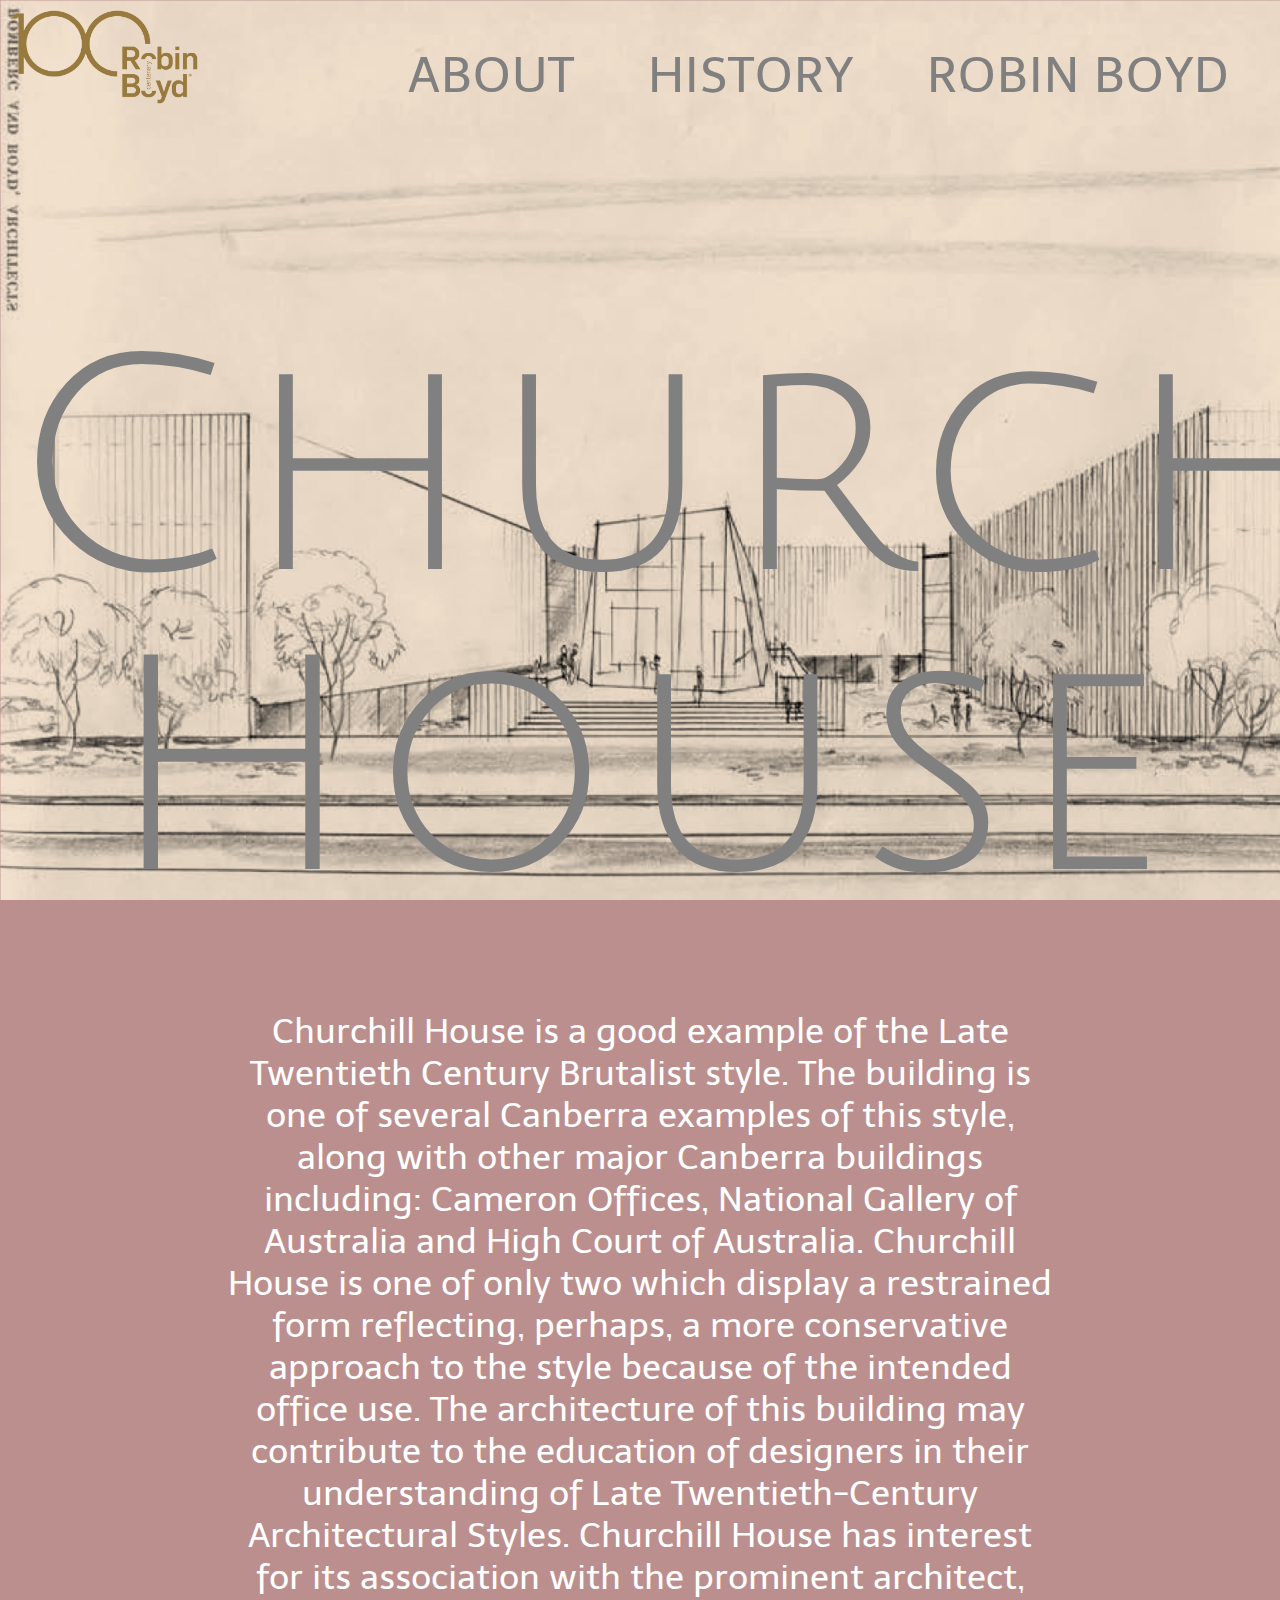
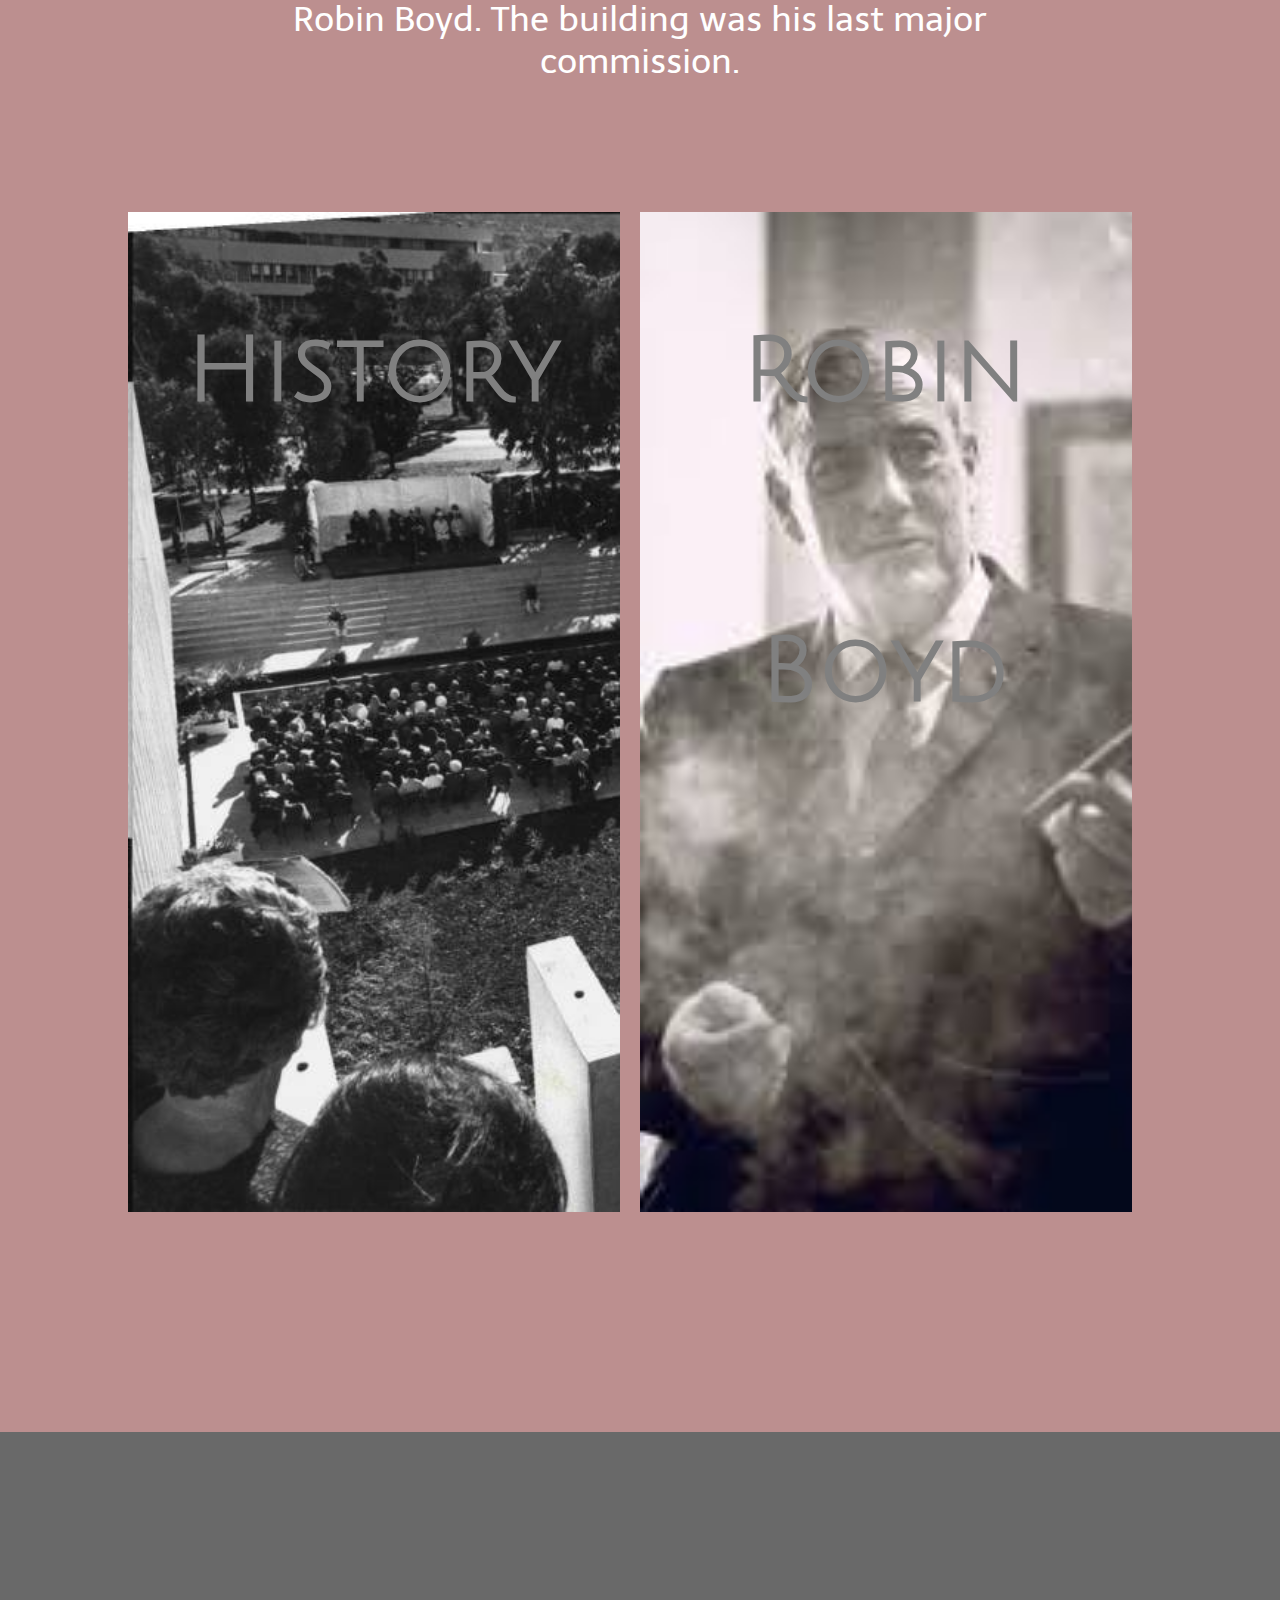
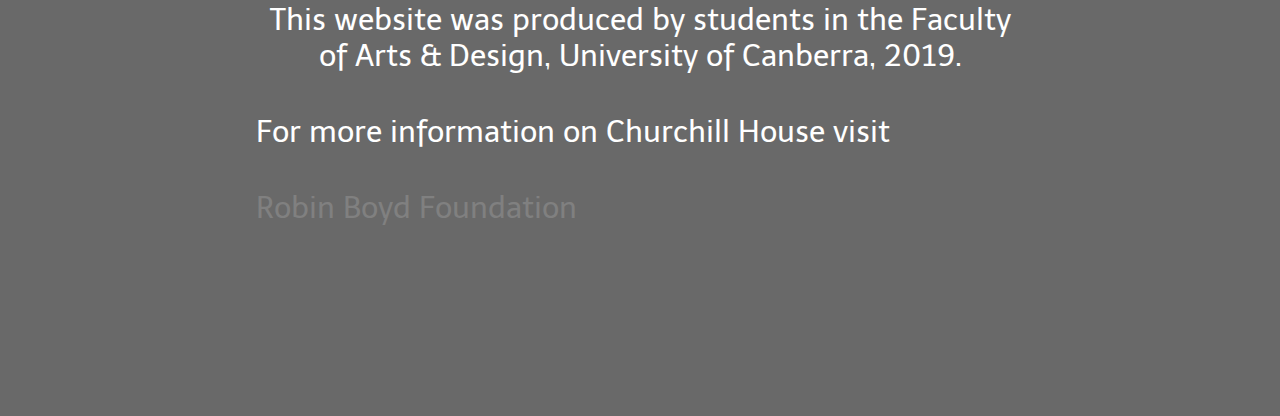
==== commit 64182759: "latest update" ====
--- a/index.html
+++ b/index.html
@@ -7,9 +7,9 @@
     <link href="assets/css/reset.css" rel="stylesheet">
     <link href="assets/css/styles.css" rel="stylesheet">
 </head>
+<!--MAIN HOMEPAGE VIEW-->
 
 <body>
-
     <div class="indexhead">
         <header>
             <a href="index.html"><img src="assets/images/boyd-logo.png" alt="Robin Boyd 100 Centenary Logo"></a>
@@ -23,34 +23,32 @@
         </header>
         <h2><a href="about.html">Churchill House</a></h2>
     </div>
-
+    <!--HOMEPAGE INFORMATION/ EXECUTIVE SUMMARY-->
     <div class="wrapper">
-
         <main>
-
             <a href="assets/images/churchill-house-4-edited.png" src="Churchill House Sketch"></a>
             <p>Churchill House is a good example of the Late Twentieth Century Brutalist style. The building is one of several Canberra examples of this style, along with other major Canberra buildings including: Cameron Offices, National Gallery of Australia and High Court of Australia. Churchill House is one of only two which display a restrained form reflecting, perhaps, a more conservative approach to the style because of the intended office use. The architecture of this building may contribute to the education of designers in their understanding of Late Twentieth-Century Architectural Styles. Churchill House has interest for its association with the prominent architect, Robin Boyd. The building was his last major commission.
             </p>
         </main>
-
-
+        <!--HOMEPAGE IMAGE NAVIGATION-->
         <section>
             <div class="columns clearfix">
                 <div class="left column history">
-                    <h3><a href="history.html">History</a></h3>
+                    <h3><a href="history.html" alt="IMG Churchill House historical event Canberra Times">History</a></h3>
                 </div>
                 <div class="right column boyd">
-                    <h3><a href="robin-boyd.html">Robin Boyd</a></h3>
+                    <h3><a href="robin-boyd.html" alt="Robin Boyd Candid portrait">Robin Boyd</a></h3>
                 </div>
 
             </div>
         </section>
     </div>
-
+    <!--FOOTER-->
     <footer>
         <div class="wrapper">
-            <p>This website was produced by students in the Faculty of Arts &amp; Design, University of Canberra, 2019.
-                <a href="https://robinboyd.org.au">Robin Boyd Foundation</a></p>
+            <p>This website was produced by students in the Faculty of Arts &amp; Design, University of Canberra, 2019.</p>
+            <p>For more information on Churchill House visit</p>
+            <p><a href="https://robinboyd.org.au">Robin Boyd Foundation</a></p>
         </div>
     </footer>
 
--- a/assets/css/styles.css
+++ b/assets/css/styles.css
@@ -128,26 +128,45 @@
     padding-top: 22vh;
 }
 
+/*Index executive summary and image navigation containers*/
 main {
     padding: 100px;
 }
 
-section {}
+section {
+    padding-bottom: 200px;
+}
 
 /*INDEX STYLES END*/
+/*HISTORY STYLES START*/
+/*sections to divide text and images*/
 .content {
-    padding-top: 400px;
+    padding-top: 150px;
+}
+
+.content h3 {
+    text-align: center;
+    font-size: 80px;
+    padding-bottom: 70px;
+}
+
+.content p {
+    padding: 100px;
 }
 
 .contentleft {
     width: 50%;
     float: left;
 
+}
+
+.contentleft p {
+    text-align: left;
 }
 
 .contentleft img {
     float: left;
-    width: 90%;
+    width: 80%;
     padding: 50px;
 }
 
@@ -159,8 +178,9 @@
 }
 
 .contentright img {
-    width: 90%;
+    width: 80%;
     padding: 50px;
+
 }
 
 .contentmid {
@@ -190,10 +210,11 @@
 }
 
 .contentrightbottom img {
-    width: 90%;
+    width: 80%;
     padding: 50px;
 }
 
+/*HISTORY STYLES END*/
 .timelineright {
     width: 50%;
     float: right;
@@ -355,14 +376,13 @@
 
 }
 
-
-/*heading style within the box*/
+/*INDEX STYLES CONTINUE*/
+/*Homepage image navigation*/
 .column h3 {
     border: none;
-    padding-bottom: 0;
+    padding-bottom: 100px;
     text-align: center;
     font-size: 10vh;
-
 }
 
 .column h3 a:hover {
@@ -376,23 +396,18 @@
     height: 100%;
 }
 
+/*INDEX STYLES END*/
 footer {
     background-color: dimgrey;
-    padding-top: 70px;
-    /*    padding: 70px;*/
-    background-size: cover;
-    min-height: 300px;
-    /*    BEN: you set the min height, so height not needed*/
-    /*    height: 200px;*/
-    /*    width: 3220px;*/
-    /*    BEN: don't set the font here or it will be huge, do it in the paragraph instead - see below*/
-    /*    font-size: 30px;*/
-    /*    margin-top: 100%;*/
+    padding: 160px;
+    background-size: cover;
     clear: both;
 }
 
 footer p {
     font-size: 3em;
+    display: inline-flex;
+    text-align: center;
 }
 
 /*BEN: read more here: https://css-tricks.com/all-about-floats/*/
